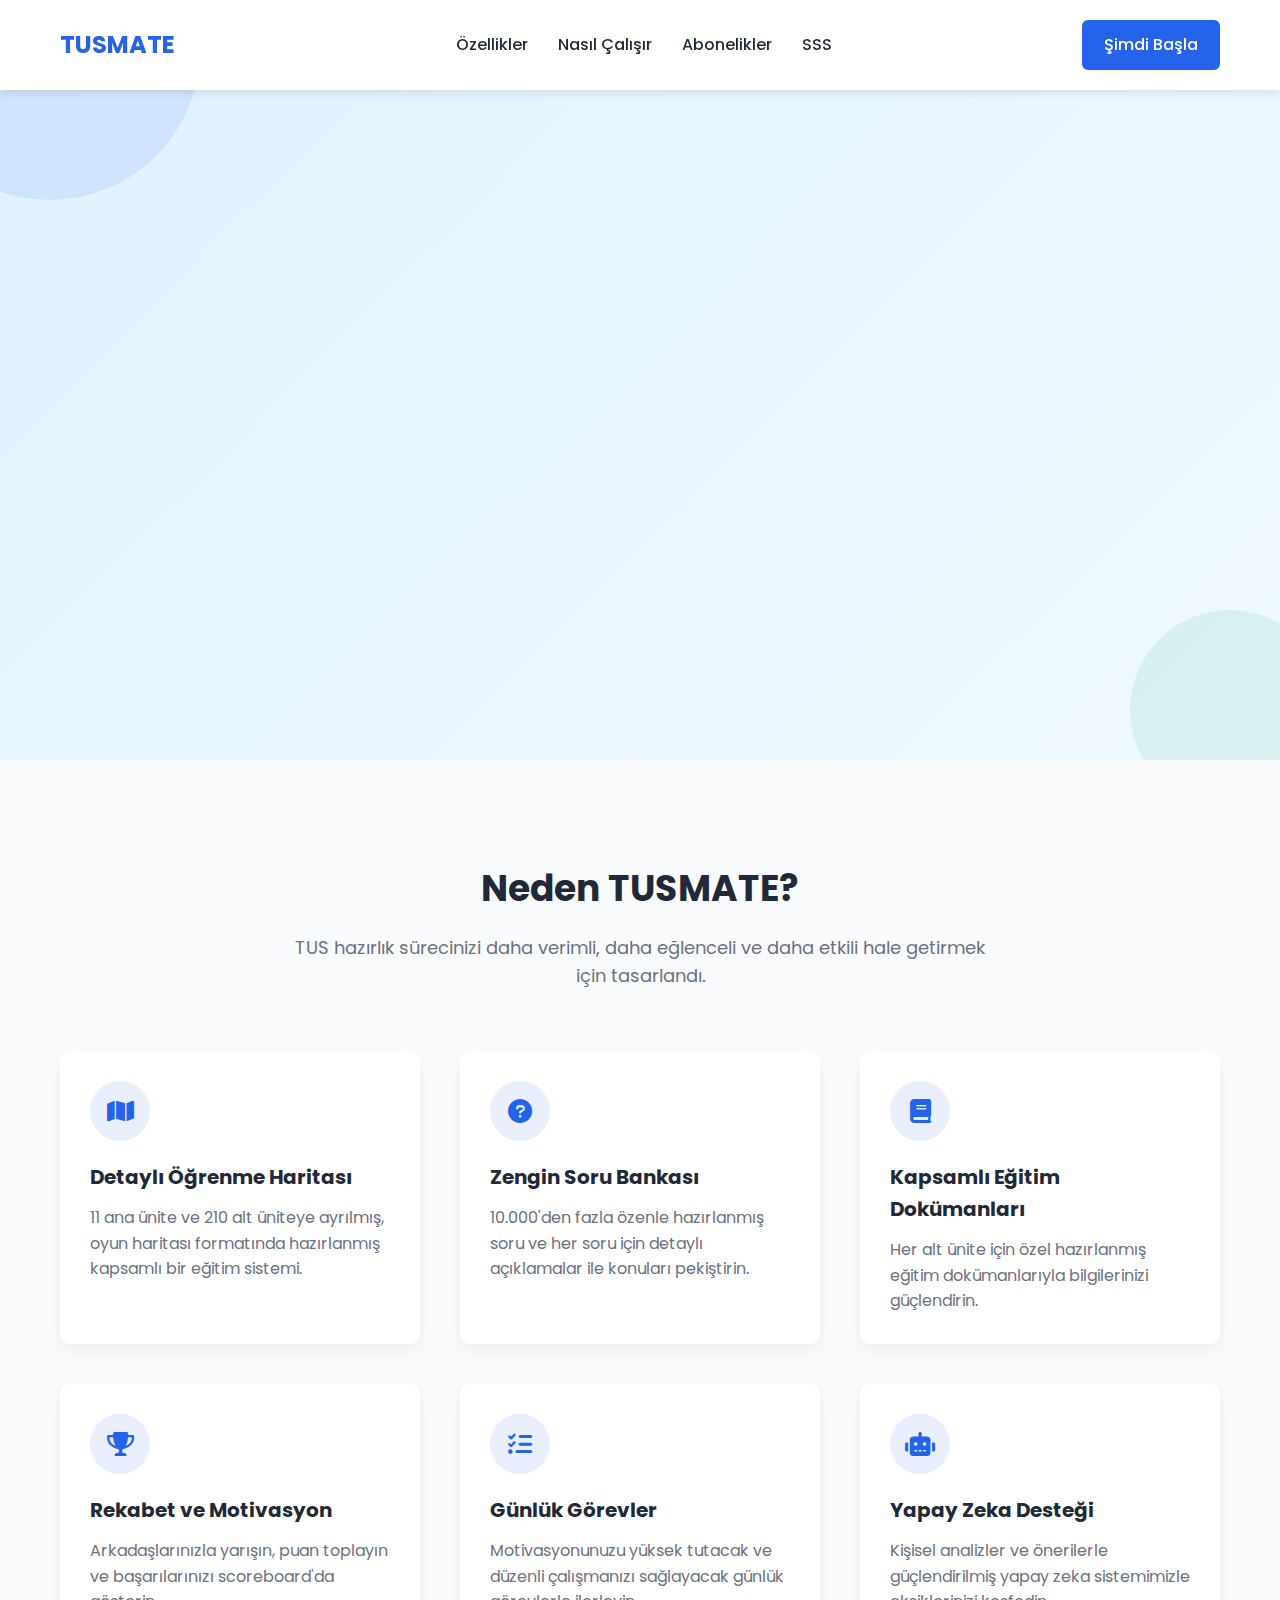
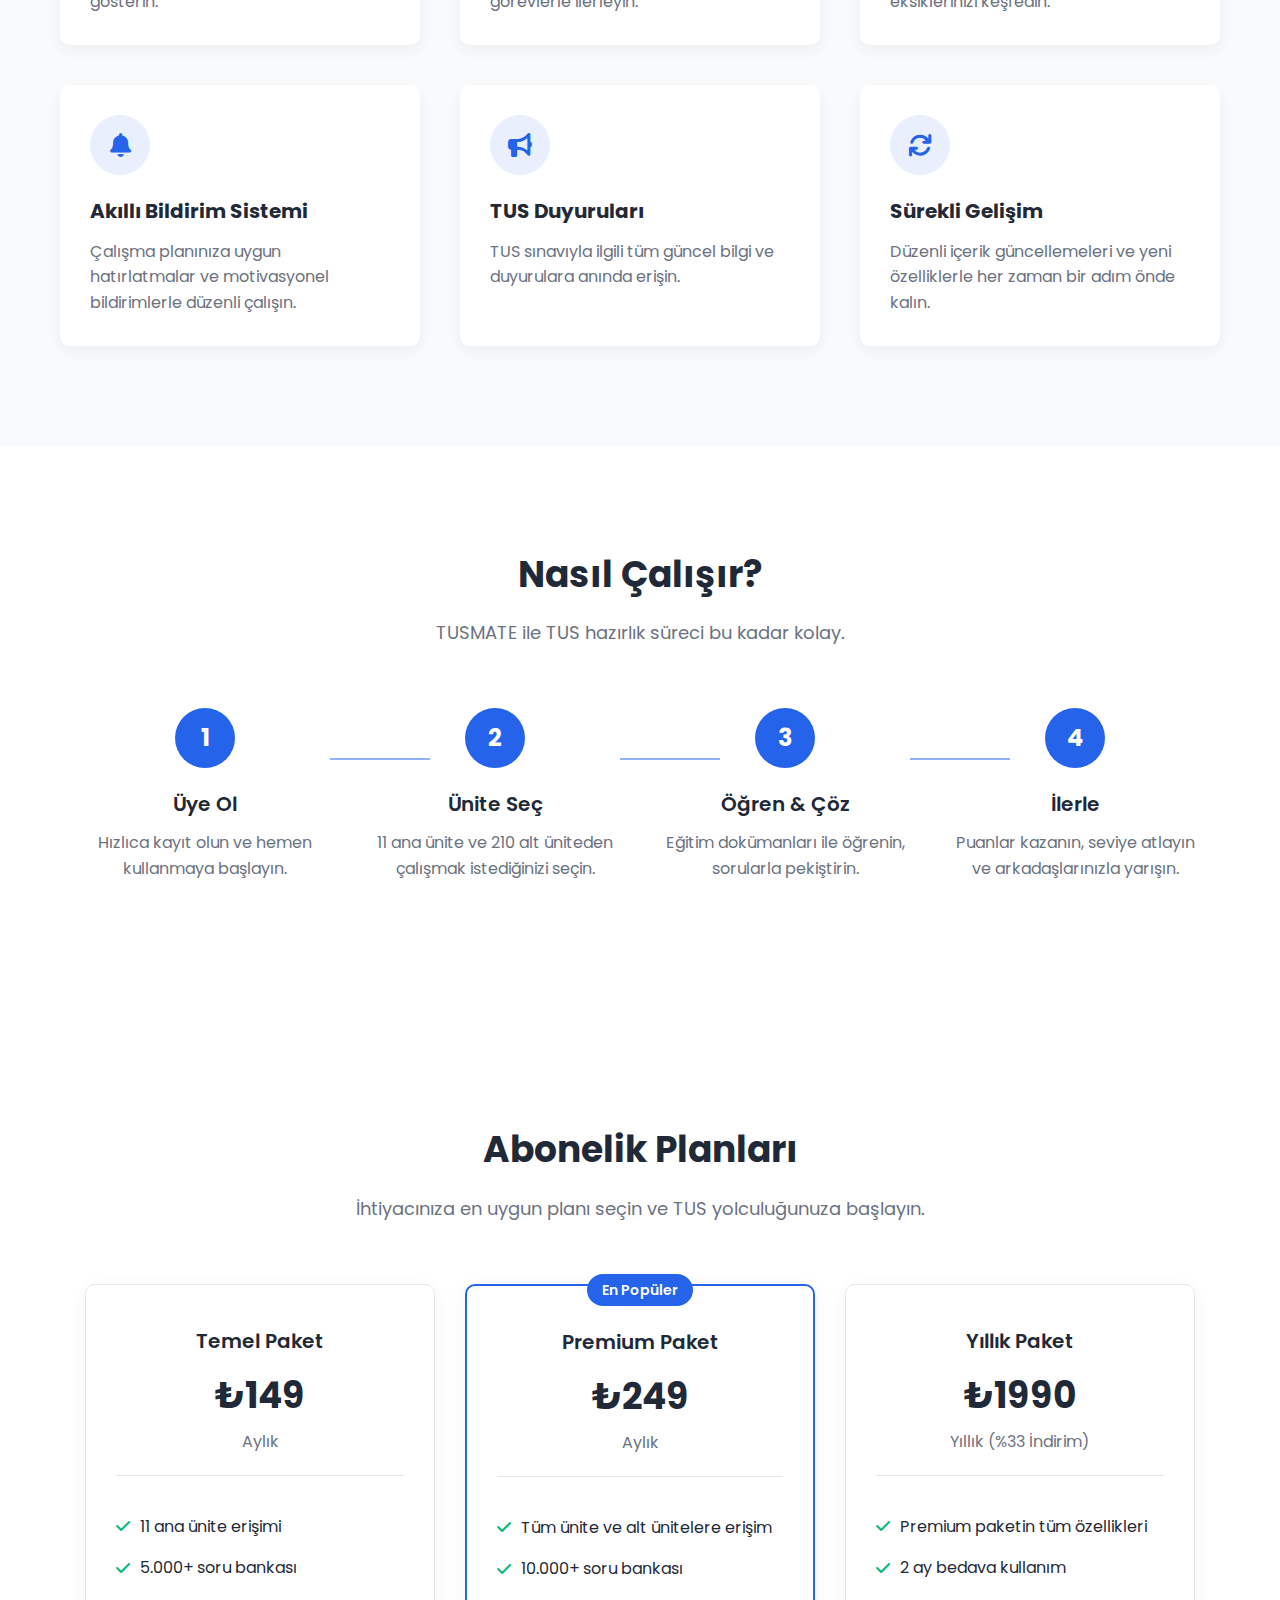
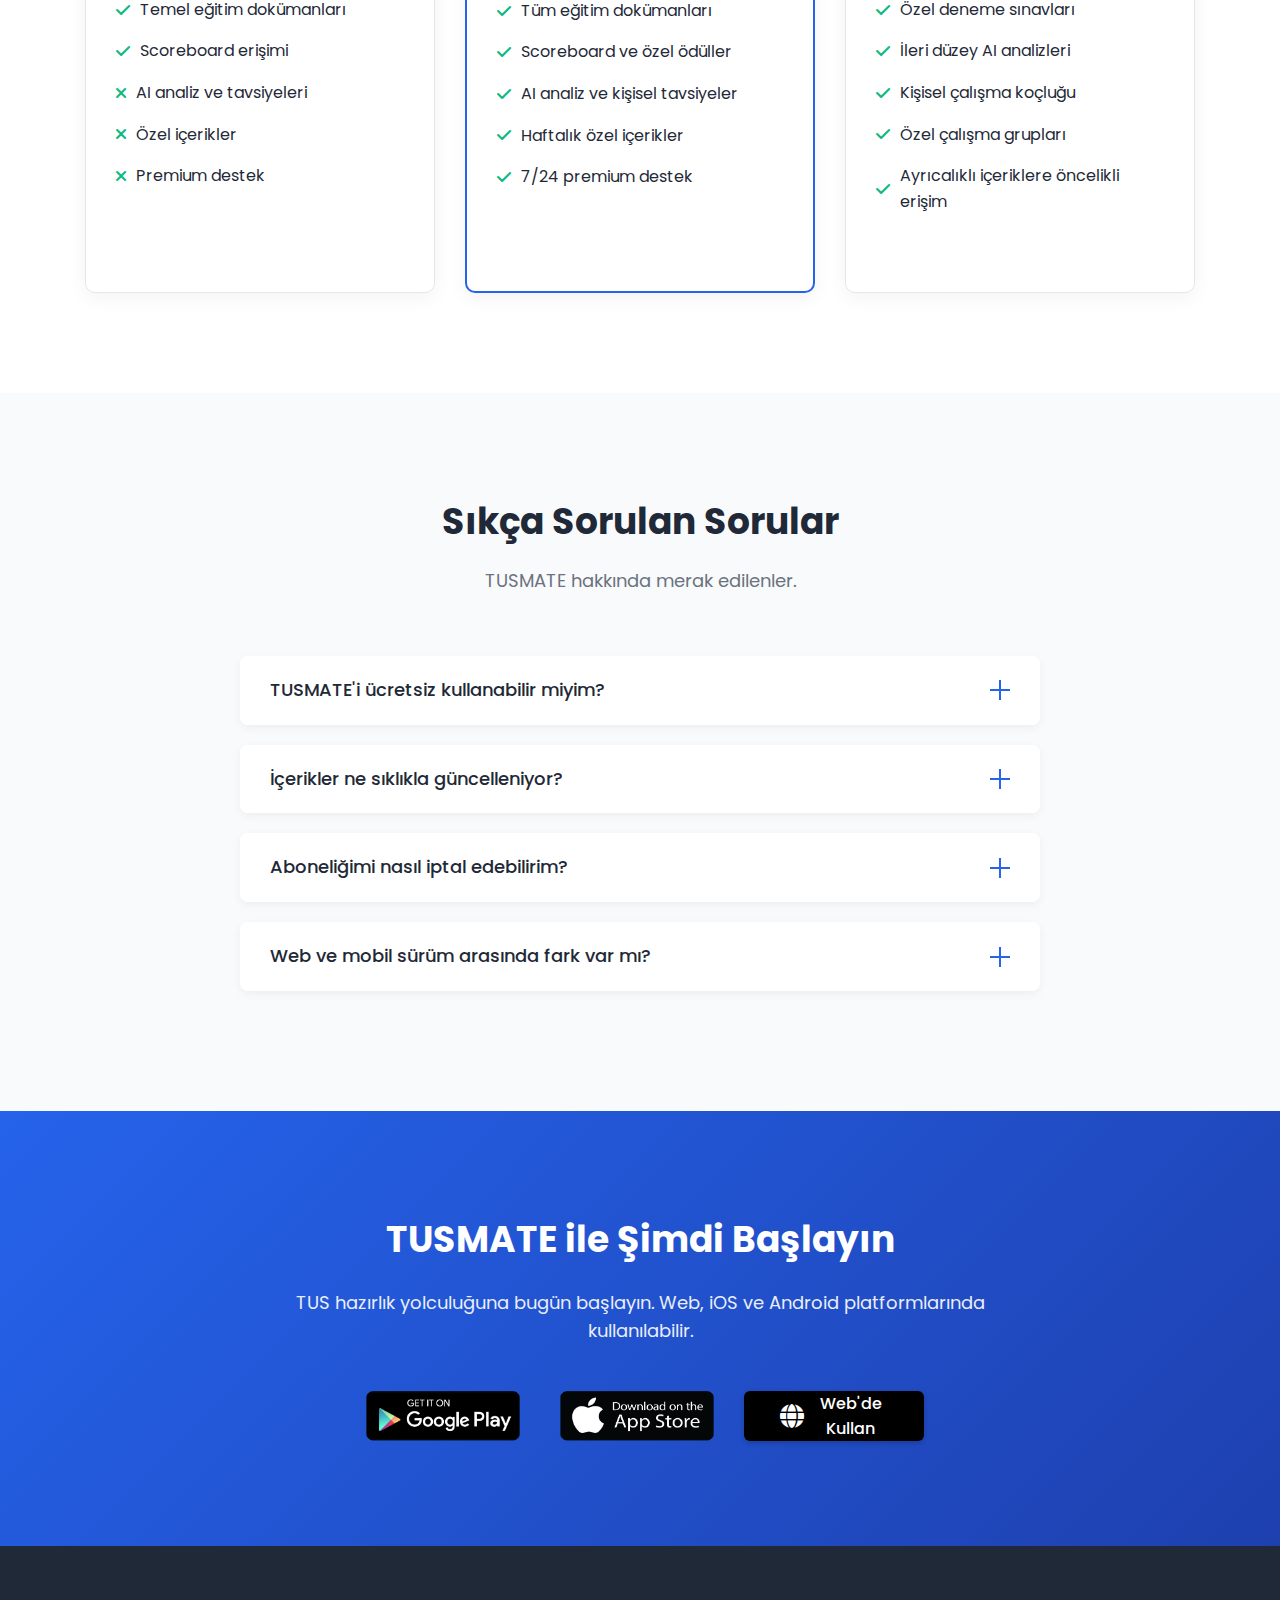
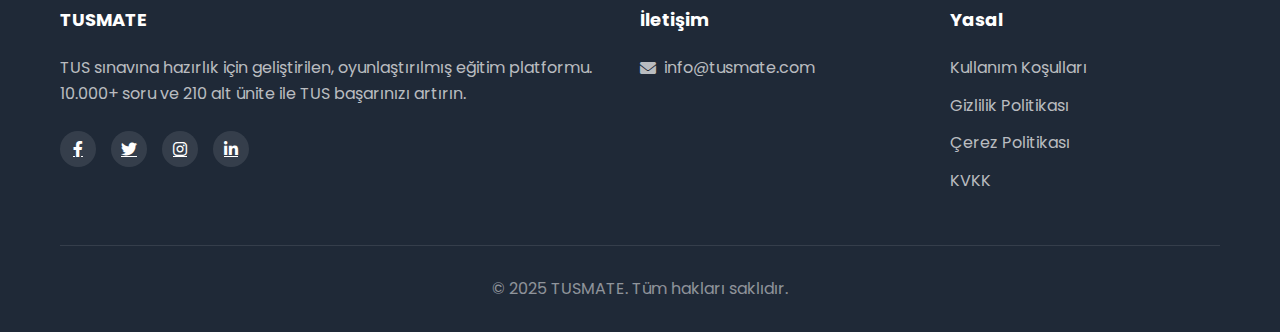
==== index.html @ 400c0d6f "initial commit" ====
<!DOCTYPE html>
<html lang="tr">
<head>
    <meta charset="UTF-8">
    <meta name="viewport" content="width=device-width, initial-scale=1.0">
    <title>TUSMATE - TUS Sınavına Hazırlık Platformu | Oyunlaştırılmış TUS Eğitimi</title>
    
    <!-- SEO Meta Tags -->
    <meta name="description" content="TUSMATE ile TUS hazırlığınızı oyunlaştırın. 10.000+ soru, 210 ünite, yapay zeka destekli analiz ve interaktif bir platform ile TUS başarısına ulaşın.">
    <meta name="keywords" content="TUS, TUS sınavı, tıpta uzmanlık sınavı, TUS hazırlık, TUS soru bankası, TUS eğitim, TUS app, tıp öğrencileri, tus çalışma, tıp eğitimi">
    <meta name="author" content="TUSMATE">
    <meta name="robots" content="index, follow">
    
    <!-- Open Graph / Facebook -->
    <meta property="og:type" content="website">
    <meta property="og:url" content="https://tusmate.com/">
    <meta property="og:title" content="TUSMATE - TUS Sınavına Hazırlık Platformu">
    <meta property="og:description" content="10.000+ soru ve oyunlaştırılmış eğitim sistemi ile TUS hazırlığınızı keyifli hale getirin.">
    <meta property="og:image" content="https://tusmate.com/images/og-image.jpg">
    
    <!-- Twitter -->
    <meta property="twitter:card" content="summary_large_image">
    <meta property="twitter:url" content="https://tusmate.com/">
    <meta property="twitter:title" content="TUSMATE - TUS Sınavına Hazırlık Platformu">
    <meta property="twitter:description" content="10.000+ soru ve oyunlaştırılmış eğitim sistemi ile TUS hazırlığınızı keyifli hale getirin.">
    <meta property="twitter:image" content="https://tusmate.com/images/twitter-image.jpg">
    
    <!-- Canonical URL -->
    <link rel="canonical" href="https://tusmate.com/">
    
    <!-- Favicon -->
    <link rel="icon" type="image/png" href="favicon.png">
    <link rel="icon" type="image/x-icon" href="favicon.ico">
    <link rel="apple-touch-icon" href="apple-touch-icon.png">
    
    <!-- Preconnect to external domains -->
    <link rel="preconnect" href="https://cdnjs.cloudflare.com">
    <link rel="preconnect" href="https://fonts.googleapis.com">
    <link rel="preconnect" href="https://fonts.gstatic.com" crossorigin>
    
    <link rel="stylesheet" href="https://cdnjs.cloudflare.com/ajax/libs/font-awesome/6.0.0-beta3/css/all.min.css">
    <link href="https://fonts.googleapis.com/css2?family=Poppins:wght@300;400;500;600;700&display=swap" rel="stylesheet">
    <style>
        :root {
            --primary: #2563eb;
            --primary-dark: #1e40af;
            --secondary: #10b981;
            --dark: #1f2937;
            --light: #f9fafb;
            --gray: #6b7280;
        }
        
        * {
            margin: 0;
            padding: 0;
            box-sizing: border-box;
        }
        
        body {
            font-family: 'Poppins', sans-serif;
            line-height: 1.6;
            color: var(--dark);
            overflow-x: hidden;
        }
        
        .container {
            max-width: 1200px;
            margin: 0 auto;
            padding: 0 20px;
        }
        
        /* Header */
        header {
            background-color: white;
            box-shadow: 0 2px 10px rgba(0, 0, 0, 0.1);
            position: fixed;
            width: 100%;
            top: 0;
            z-index: 1000;
            transition: all 0.3s ease;
        }
        
        header.sticky {
            padding: 5px 0;
            background-color: rgba(255, 255, 255, 0.95);
        }
        
        nav {
            display: flex;
            justify-content: space-between;
            align-items: center;
            padding: 20px 0;
        }
        
        .logo {
            font-size: 24px;
            font-weight: 700;
            color: var(--primary);
            text-decoration: none;
        }
        
        .nav-links {
            display: flex;
            list-style: none;
        }
        
        .nav-links li {
            margin-left: 30px;
        }
        
        .nav-links a {
            text-decoration: none;
            color: var(--dark);
            font-weight: 500;
            transition: color 0.3s;
            position: relative;
        }
        
        .nav-links a:hover {
            color: var(--primary);
        }
        
        .nav-links a::after {
            content: '';
            position: absolute;
            width: 0;
            height: 2px;
            bottom: -5px;
            left: 0;
            background-color: var(--primary);
            transition: width 0.3s;
        }
        
        .nav-links a:hover::after {
            width: 100%;
        }
        
        .hamburger {
            display: none;
            cursor: pointer;
        }
        
        .hamburger div {
            width: 25px;
            height: 3px;
            background-color: var(--dark);
            margin: 5px;
            transition: all 0.3s ease;
        }
        
        .btn {
            display: inline-block;
            background-color: var(--primary);
            color: white;
            padding: 10px 20px;
            border-radius: 6px;
            text-decoration: none;
            font-weight: 500;
            transition: all 0.3s;
            border: 2px solid var(--primary);
        }
        
        .btn:hover {
            background-color: var(--primary-dark);
            border-color: var(--primary-dark);
        }
        
        .btn-secondary {
            background-color: transparent;
            color: var(--primary);
            border: 2px solid var(--primary);
        }
        
        .btn-secondary:hover {
            background-color: rgba(37, 99, 235, 0.1);
            color: var(--primary-dark);
            border-color: var(--primary-dark);
        }
        
        /* Hero Section - Updated for two-column layout */
        .hero {
            padding: 160px 0 100px;
            background: linear-gradient(135deg, #e0f2fe, #f0f9ff);
            position: relative;
            overflow: hidden;
        }
        
        .hero::before {
            content: '';
            position: absolute;
            width: 300px;
            height: 300px;
            border-radius: 50%;
            background: rgba(37, 99, 235, 0.1);
            top: -100px;
            left: -100px;
            z-index: 0;
        }
        
        .hero::after {
            content: '';
            position: absolute;
            width: 200px;
            height: 200px;
            border-radius: 50%;
            background: rgba(16, 185, 129, 0.1);
            bottom: -50px;
            right: -50px;
            z-index: 0;
        }
        
        .hero-grid {
            display: grid;
            grid-template-columns: 1fr 1fr;
            align-items: center;
            gap: 40px;
        }
        
        .hero-mascot {
            position: relative;
            z-index: 1;
            display: flex;
            justify-content: center;
            align-items: center;
        }
        
        .mascot-image {
            max-width: 100%;
            height: auto;
            max-height: 500px;
            object-fit: contain;
        }
        
        .hero-content {
            text-align: left;
            position: relative;
            z-index: 1;
        }
        
        .hero h1 {
            font-size: 48px;
            margin-bottom: 16px;
            color: var(--dark);
        }
        
        .hero p {
            font-size: 20px;
            margin-bottom: 40px;
            color: var(--gray);
        }
        
        .hero-buttons {
            margin-bottom: 0;
        }
        
        .hero-buttons .btn {
            margin: 0;
            margin-right: 10px;
        }
        
        /* Responsive adjustments for the hero section */
        @media (max-width: 768px) {
            .hero-grid {
                grid-template-columns: 1fr;
            }
            
            .hero-mascot {
                order: 1;
                margin-bottom: 30px;
            }
            
            .hero-content {
                order: 2;
                text-align: center;
            }
            
            .mascot-image {
                max-height: 300px;
            }
            
            .hero h1 {
                font-size: 36px;
            }
            
            .hero p {
                font-size: 18px;
            }
            
            .hero-buttons .btn {
                margin: 0 5px;
            }
        }
        
        /* Features Section */
        .features {
            padding: 100px 0;
            background-color: var(--light);
        }
        
        .section-title {
            text-align: center;
            margin-bottom: 60px;
        }
        
        .section-title h2 {
            font-size: 36px;
            margin-bottom: 16px;
            color: var(--dark);
        }
        
        .section-title p {
            font-size: 18px;
            color: var(--gray);
            max-width: 700px;
            margin: 0 auto;
        }
        
        .features-grid {
            display: grid;
            grid-template-columns: repeat(auto-fit, minmax(300px, 1fr));
            gap: 40px;
        }
        
        .feature-card {
            background-color: white;
            border-radius: 10px;
            padding: 30px;
            box-shadow: 0 5px 15px rgba(0, 0, 0, 0.05);
            transition: transform 0.3s, box-shadow 0.3s;
        }
        
        .feature-card:hover {
            transform: translateY(-5px);
            box-shadow: 0 10px 25px rgba(0, 0, 0, 0.1);
        }
        
        .feature-icon {
            width: 60px;
            height: 60px;
            background-color: rgba(37, 99, 235, 0.1);
            border-radius: 50%;
            display: flex;
            align-items: center;
            justify-content: center;
            margin-bottom: 20px;
        }
        
        .feature-icon i {
            font-size: 24px;
            color: var(--primary);
        }
        
        .feature-card h3 {
            font-size: 20px;
            margin-bottom: 12px;
            color: var(--dark);
        }
        
        .feature-card p {
            color: var(--gray);
        }
        
        /* How It Works Section */
        .how-it-works {
            padding: 100px 0;
            background-color: white;
        }
        
        .steps {
            display: flex;
            justify-content: center;
            flex-wrap: wrap;
            margin-top: 60px;
        }
        
        .step {
            display: flex;
            flex-direction: column;
            align-items: center;
            width: 250px;
            margin: 0 20px 40px;
            position: relative;
        }
        
        .step:not(:last-child)::after {
            content: '';
            position: absolute;
            height: 2px;
            width: 100px;
            background: var(--primary);
            top: 50px;
            left: 100%;
            opacity: 0.5;
        }
        
        .step-number {
            width: 60px;
            height: 60px;
            border-radius: 50%;
            background-color: var(--primary);
            color: white;
            display: flex;
            align-items: center;
            justify-content: center;
            font-size: 24px;
            font-weight: bold;
            margin-bottom: 20px;
        }
        
        .step-title {
            font-size: 20px;
            font-weight: 600;
            margin-bottom: 10px;
            color: var(--dark);
        }
        
        .step-description {
            text-align: center;
            color: var(--gray);
        }
        
        /* Pricing */
        .pricing {
            padding: 100px 0;
            background-color: white;
        }
        
        .pricing-plans {
            display: flex;
            justify-content: center;
            gap: 30px;
            margin-top: 60px;
            flex-wrap: wrap;
        }
        
        .pricing-card {
            background-color: white;
            border-radius: 10px;
            padding: 40px 30px;
            box-shadow: 0 5px 20px rgba(0, 0, 0, 0.05);
            flex: 1;
            min-width: 300px;
            max-width: 350px;
            border: 1px solid #e5e7eb;
            transition: transform 0.3s;
        }
        
        .pricing-card:hover {
            transform: translateY(-10px);
        }
        
        .pricing-card.highlighted {
            border: 2px solid var(--primary);
            position: relative;
        }
        
        .pricing-card.highlighted::before {
            content: "En Popüler";
            position: absolute;
            top: -12px;
            left: 50%;
            transform: translateX(-50%);
            background-color: var(--primary);
            color: white;
            padding: 5px 15px;
            border-radius: 20px;
            font-size: 14px;
            font-weight: 600;
        }
        
        .pricing-header {
            text-align: center;
            margin-bottom: 30px;
            padding-bottom: 20px;
            border-bottom: 1px solid #e5e7eb;
        }
        
        .pricing-name {
            font-size: 20px;
            font-weight: 600;
            margin-bottom: 10px;
        }
        
        .pricing-price {
            font-size: 36px;
            font-weight: 700;
            color: var (--primary);
            margin-bottom: 5px;
        }
        
        .pricing-duration {
            color: var(--gray);
            font-size: 16px;
        }
        
        .pricing-features {
            margin-bottom: 30px;
        }
        
        .pricing-features ul {
            list-style: none;
        }
        
        .pricing-features li {
            padding: 8px 0;
            display: flex;
            align-items: center;
        }
        
        .pricing-features li i {
            color: var(--secondary);
            margin-right: 10px;
        }
        
        .pricing-cta {
            text-align: center;
        }
        
        /* FAQ Section */
        .faq {
            padding: 100px 0;
            background-color: var(--light);
        }
        
        .accordions {
            max-width: 800px;
            margin: 60px auto 0;
        }
        
        .accordion {
            margin-bottom: 20px;
            border-radius: 8px;
            overflow: hidden;
            box-shadow: 0 3px 10px rgba(0, 0, 0, 0.05);
        }
        
        .accordion-header {
            background-color: white;
            padding: 20px 30px;
            cursor: pointer;
            display: flex;
            justify-content: space-between;
            align-items: center;
            transition: all 0.3s ease;
        }
        
        .accordion-header:hover {
            background-color: #f8fafc;
        }
        
        .accordion-header h3 {
            font-size: 18px;
            font-weight: 500;
        }
        
        .accordion-icon {
            width: 20px;
            height: 20px;
            position: relative;
            transition: all 0.3s ease;
        }
        
        .accordion-icon::before, .accordion-icon::after {
            content: '';
            position: absolute;
            background-color: var(--primary);
            transition: all 0.3s ease;
        }
        
        .accordion-icon::before {
            width: 2px;
            height: 100%;
            top: 0;
            left: 50%;
            transform: translateX(-50%);
        }
        
        .accordion-icon::after {
            width: 100%;
            height: 2px;
            top: 50%;
            left: 0;
            transform: translateY(-50%);
        }
        
        .accordion.active .accordion-icon::before {
            transform: translateX(-50%) rotate(90deg);
            opacity: 0;
        }
        
        .accordion-content {
            background-color: white;
            padding: 0 30px;
            max-height: 0;
            overflow: hidden;
            transition: max-height 0.3s ease, padding 0.3s ease;
        }
        
        .accordion.active .accordion-content {
            max-height: 300px;
            padding: 0 30px 20px;
        }
        
        /* Download */
        .download {
            padding: 100px 0;
            background: linear-gradient(135deg, #2563eb, #1e40af);
            color: white;
            text-align: center;
        }
        
        .download h2 {
            font-size: 36px;
            margin-bottom: 20px;
        }
        
        .download p {
            max-width: 700px;
            margin: 0 auto 40px;
            font-size: 18px;
            opacity: 0.9;
        }
        
        .store-buttons {
            display: flex;
            justify-content: center;
            align-items: center;
            gap: 20px;
            flex-wrap: wrap;
            margin-top: 30px;
        }
        
        .store-badge {
            transition: transform 0.3s;
            display: block;
        }
        
        .store-badge:hover {
            transform: translateY(-3px);
        }
        
        .web-button {
            background-color: white;
            color: var(--primary-dark);
            height: 40px;
            display: inline-flex;
            align-items: center;
            padding: 0 16px;
            border-radius: 6px;
            text-decoration: none;
            font-weight: 500;
            transition: transform 0.3s;
            box-shadow: 0 2px 5px rgba(0,0,0,0.2);
        }
        
        .web-button:hover {
            transform: translateY(-3px);
        }
        
        .web-button i {
            margin-right: 8px;
            font-size: 18px;
        }
        
        /* Footer - Updated Styles */
        footer {
            background-color: var(--dark);
            color: white;
            padding: 60px 0 30px;
        }
        
        .footer-content {
            display: grid;
            grid-template-columns: 2fr 1fr 1fr;
            gap: 40px;
            margin-bottom: 40px;
        }
        
        .footer-column h3 {
            font-size: 18px;
            margin-bottom: 20px;
            color: white;
        }
        
        .footer-description {
            color: rgba(255, 255, 255, 0.7);
            margin-bottom: 25px;
            line-height: 1.6;
        }
        
        .footer-social {
            display: flex;
            gap: 15px;
        }
        
        .footer-social a {
            display: inline-flex;
            align-items: center;
            justify-content: center;
            width: 36px;
            height: 36px;
            border-radius: 50%;
            background-color: rgba(255, 255, 255, 0.1);
            color: white;
            transition: all 0.3s ease;
        }
        
        .footer-social a:hover {
            background-color: var(--primary);
            transform: translateY(-3px);
        }
        
        .footer-column ul {
            list-style: none;
        }
        
        .footer-column ul li {
            margin-bottom: 12px;
        }
        
        .footer-column ul li a {
            color: rgba(255, 255, 255, 0.7);
            text-decoration: none;
            transition: color 0.3s;
            display: flex;
            align-items: center;
        }
        
        .footer-column ul li a i {
            margin-right: 8px;
        }
        
        .footer-column ul li a:hover {
            color: white;
        }
        
        .footer-bottom {
            text-align: center;
            padding-top: 30px;
            border-top: 1px solid rgba(255, 255, 255, 0.1);
            color: rgba(255, 255, 255, 0.5);
        }
        
        @media (max-width: 768px) {
            .footer-content {
                grid-template-columns: 1fr;
                text-align: center;
            }
            
            .footer-social {
                justify-content: center;
            }
            
            .footer-column ul li a {
                justify-content: center;
            }
        }
        
        /* Animations */
        @keyframes fadeIn {
            from { opacity: 0; transform: translateY(30px); }
            to { opacity: 1; transform: translateY(0); }
        }
        
        @keyframes slideInLeft {
            from { opacity: 0; transform: translateX(-50px); }
            to { opacity: 1; transform: translateX(0); }
        }
        
        @keyframes slideInRight {
            from { opacity: 0; transform: translateX(50px); }
            to { opacity: 1; transform: translateX(0); }
        }
        
        @keyframes pulse {
            0% { transform: scale(1); }
            50% { transform: scale(1.05); }
            100% { transform: scale(1); }
        }
        
        .fade-in {
            opacity: 0;
        }
        
        .slide-left {
            opacity: 0;
        }
        
        .slide-right {
            opacity: 0;
        }
        
        .fade-in-active {
            animation: fadeIn 0.8s ease-out forwards;
        }
        
        .slide-left-active {
            animation: slideInLeft 0.8s ease-out forwards;
        }
        
        .slide-right-active {
            animation: slideInRight 0.8s ease-out forwards;
        }
        
        .pulse {
            animation: pulse 2s infinite;
        }
        
        /* Responsive */
        @media (max-width: 768px) {
            .hero h1 {
                font-size: 36px;
            }
            
            .hero p {
                font-size: 18px;
            }
            
            .nav-links {
                position: absolute;
                right: 0;
                top: 80px;
                background-color: white;
                width: 100%;
                flex-direction: column;
                align-items: center;
                padding: 20px 0;
                box-shadow: 0 5px 10px rgba(0, 0, 0, 0.1);
                clip-path: circle(0px at 90% -10%);
                -webkit-clip-path: circle(0px at 90% -10%);
                transition: all 0.5s ease-out;
                pointer-events: none;
                opacity: 0;
            }
            
            .nav-links.active {
                clip-path: circle(1500px at 90% -10%);
                -webkit-clip-path: circle(1500px at 90% -10%);
                pointer-events: all;
                opacity: 1;
            }
            
            .nav-links li {
                margin: 15px 0;
            }
            
            .hamburger {
                display: block;
            }
            
            .hamburger.active div:nth-child(1) {
                transform: rotate(-45deg) translate(-5px, 6px);
            }
            
            .hamburger.active div:nth-child(2) {
                opacity: 0;
            }
            
            .hamburger.active div:nth-child(3) {
                transform: rotate(45deg) translate(-5px, -6px);
            }
            
            .pricing-plans {
                flex-direction: column;
                align-items: center;
            }
            
            .pricing-card {
                margin-bottom: 30px;
            }
            
            .step:not(:last-child)::after {
                display: none;
            }
            
            .step {
                margin-bottom: 40px;
            }
        }
    </style>
</head>
<body>
    <!-- Header -->
    <header>
        <div class="container">
            <nav>
                <a href="#" class="logo" aria-label="TUSMATE Ana Sayfa">TUSMATE</a>
                <ul class="nav-links">
                    <li><a href="#features">Özellikler</a></li>
                    <li><a href="#how-it-works">Nasıl Çalışır</a></li>
                    <li><a href="#pricing">Abonelikler</a></li>
                    <li><a href="#faq">SSS</a></li>
                </ul>
                <a href="#download" class="btn">Şimdi Başla</a>
                <div class="hamburger" aria-label="Menü">
                    <div></div>
                    <div></div>
                    <div></div>
                </div>
            </nav>
        </div>
    </header>

    <!-- Hero Section -->
    <section class="hero">
        <div class="container">
            <div class="hero-grid">
                <div class="hero-mascot fade-in">
                    <img src="logo.png" alt="TUSMATE Maskot" class="mascot-image">
                </div>
                <div class="hero-content">
                    <h1 class="slide-left">TUS Başarısı İçin<br><span style="color:var(--primary); font-size: 1.1em;">Akıllı Çözüm</span></h1>
                    <p class="slide-right">TUSMATE ile TUS hazırlık sürecinizi oyunlaştırın, 10.000+ soru ve detaylı anlatımlarla öğrenmeyi keyifli hale getirin.</p>
                    <div class="hero-buttons fade-in">
                        <a href="#download" class="btn pulse">Şimdi Başla</a>
                        <a href="#features" class="btn btn-secondary">Daha Fazla Bilgi</a>
                    </div>
                </div>
            </div>
        </div>
    </section>

    <!-- Features Section -->
    <section class="features" id="features" aria-labelledby="features-heading">
        <div class="container">
            <div class="section-title">
                <h2 id="features-heading">Neden TUSMATE?</h2>
                <p>TUS hazırlık sürecinizi daha verimli, daha eğlenceli ve daha etkili hale getirmek için tasarlandı.</p>
            </div>
            <div class="features-grid">
                <div class="feature-card">
                    <div class="feature-icon">
                        <i class="fas fa-map" aria-hidden="true"></i>
                    </div>
                    <h3>Detaylı Öğrenme Haritası</h3>
                    <p>11 ana ünite ve 210 alt üniteye ayrılmış, oyun haritası formatında hazırlanmış kapsamlı bir eğitim sistemi.</p>
                </div>
                <div class="feature-card">
                    <div class="feature-icon">
                        <i class="fas fa-question-circle" aria-hidden="true"></i>
                    </div>
                    <h3>Zengin Soru Bankası</h3>
                    <p>10.000'den fazla özenle hazırlanmış soru ve her soru için detaylı açıklamalar ile konuları pekiştirin.</p>
                </div>
                <div class="feature-card">
                    <div class="feature-icon">
                        <i class="fas fa-book" aria-hidden="true"></i>
                    </div>
                    <h3>Kapsamlı Eğitim Dokümanları</h3>
                    <p>Her alt ünite için özel hazırlanmış eğitim dokümanlarıyla bilgilerinizi güçlendirin.</p>
                </div>
                <div class="feature-card">
                    <div class="feature-icon">
                        <i class="fas fa-trophy" aria-hidden="true"></i>
                    </div>
                    <h3>Rekabet ve Motivasyon</h3>
                    <p>Arkadaşlarınızla yarışın, puan toplayın ve başarılarınızı scoreboard'da gösterin.</p>
                </div>
                <div class="feature-card">
                    <div class="feature-icon">
                        <i class="fas fa-tasks" aria-hidden="true"></i>
                    </div>
                    <h3>Günlük Görevler</h3>
                    <p>Motivasyonunuzu yüksek tutacak ve düzenli çalışmanızı sağlayacak günlük görevlerle ilerleyin.</p>
                </div>
                <div class="feature-card">
                    <div class="feature-icon">
                        <i class="fas fa-robot" aria-hidden="true"></i>
                    </div>
                    <h3>Yapay Zeka Desteği</h3>
                    <p>Kişisel analizler ve önerilerle güçlendirilmiş yapay zeka sistemimizle eksiklerinizi keşfedin.</p>
                </div>
                <div class="feature-card">
                    <div class="feature-icon">
                        <i class="fas fa-bell" aria-hidden="true"></i>
                    </div>
                    <h3>Akıllı Bildirim Sistemi</h3>
                    <p>Çalışma planınıza uygun hatırlatmalar ve motivasyonel bildirimlerle düzenli çalışın.</p>
                </div>
                <div class="feature-card">
                    <div class="feature-icon">
                        <i class="fas fa-bullhorn" aria-hidden="true"></i>
                    </div>
                    <h3>TUS Duyuruları</h3>
                    <p>TUS sınavıyla ilgili tüm güncel bilgi ve duyurulara anında erişin.</p>
                </div>
                <div class="feature-card">
                    <div class="feature-icon">
                        <i class="fas fa-sync" aria-hidden="true"></i>
                    </div>
                    <h3>Sürekli Gelişim</h3>
                    <p>Düzenli içerik güncellemeleri ve yeni özelliklerle her zaman bir adım önde kalın.</p>
                </div>
            </div>
        </div>
    </section>

    <!-- How It Works Section -->
    <section class="how-it-works" id="how-it-works" aria-labelledby="how-works-heading">
        <div class="container">
            <div class="section-title">
                <h2 id="how-works-heading">Nasıl Çalışır?</h2>
                <p>TUSMATE ile TUS hazırlık süreci bu kadar kolay.</p>
            </div>
            <div class="steps">
                <div class="step">
                    <div class="step-number">1</div>
                    <div class="step-title">Üye Ol</div>
                    <p class="step-description">Hızlıca kayıt olun ve hemen kullanmaya başlayın.</p>
                </div>
                <div class="step">
                    <div class="step-number">2</div>
                    <div class="step-title">Ünite Seç</div>
                    <p class="step-description">11 ana ünite ve 210 alt üniteden çalışmak istediğinizi seçin.</p>
                </div>
                <div class="step">
                    <div class="step-number">3</div>
                    <div class="step-title">Öğren & Çöz</div>
                    <p class="step-description">Eğitim dokümanları ile öğrenin, sorularla pekiştirin.</p>
                </div>
                <div class="step">
                    <div class="step-number">4</div>
                    <div class="step-title">İlerle</div>
                    <p class="step-description">Puanlar kazanın, seviye atlayın ve arkadaşlarınızla yarışın.</p>
                </div>
            </div>
        </div>
    </section>

    <!-- Pricing Section -->
    <section class="pricing" id="pricing" aria-labelledby="pricing-heading">
        <div class="container">
            <div class="section-title">
                <h2 id="pricing-heading">Abonelik Planları</h2>
                <p>İhtiyacınıza en uygun planı seçin ve TUS yolculuğunuza başlayın.</p>
            </div>
            <div class="pricing-plans">
                <div class="pricing-card">
                    <div class="pricing-header">
                        <div class="pricing-name">Temel Paket</div>
                        <div class="pricing-price">₺149</div>
                        <div class="pricing-duration">Aylık</div>
                    </div>
                    <div class="pricing-features">
                        <ul>
                            <li><i class="fas fa-check"></i> 11 ana ünite erişimi</li>
                            <li><i class="fas fa-check"></i> 5.000+ soru bankası</li>
                            <li><i class="fas fa-check"></i> Temel eğitim dokümanları</li>
                            <li><i class="fas fa-check"></i> Scoreboard erişimi</li>
                            <li><i class="fas fa-times"></i> AI analiz ve tavsiyeleri</li>
                            <li><i class="fas fa-times"></i> Özel içerikler</li>
                            <li><i class="fas fa-times"></i> Premium destek</li>
                        </ul>
                    </div>
                </div>
                <div class="pricing-card highlighted">
                    <div class="pricing-header">
                        <div class="pricing-name">Premium Paket</div>
                        <div class="pricing-price">₺249</div>
                        <div class="pricing-duration">Aylık</div>
                    </div>
                    <div class="pricing-features">
                        <ul>
                            <li><i class="fas fa-check"></i> Tüm ünite ve alt ünitelere erişim</li>
                            <li><i class="fas fa-check"></i> 10.000+ soru bankası</li>
                            <li><i class="fas fa-check"></i> Tüm eğitim dokümanları</li>
                            <li><i class="fas fa-check"></i> Scoreboard ve özel ödüller</li>
                            <li><i class="fas fa-check"></i> AI analiz ve kişisel tavsiyeler</li>
                            <li><i class="fas fa-check"></i> Haftalık özel içerikler</li>
                            <li><i class="fas fa-check"></i> 7/24 premium destek</li>
                        </ul>
                    </div>
                </div>
                <div class="pricing-card">
                    <div class="pricing-header">
                        <div class="pricing-name">Yıllık Paket</div>
                        <div class="pricing-price">₺1990</div>
                        <div class="pricing-duration">Yıllık (%33 İndirim)</div>
                    </div>
                    <div class="pricing-features">
                        <ul>
                            <li><i class="fas fa-check"></i> Premium paketin tüm özellikleri</li>
                            <li><i class="fas fa-check"></i> 2 ay bedava kullanım</li>
                            <li><i class="fas fa-check"></i> Özel deneme sınavları</li>
                            <li><i class="fas fa-check"></i> İleri düzey AI analizleri</li>
                            <li><i class="fas fa-check"></i> Kişisel çalışma koçluğu</li>
                            <li><i class="fas fa-check"></i> Özel çalışma grupları</li>
                            <li><i class="fas fa-check"></i> Ayrıcalıklı içeriklere öncelikli erişim</li>
                        </ul>
                    </div>
                </div>
            </div>
        </div>
    </section>

    <!-- FAQ Section -->
    <section class="faq" id="faq" aria-labelledby="faq-heading">
        <div class="container">
            <div class="section-title">
                <h2 id="faq-heading">Sıkça Sorulan Sorular</h2>
                <p>TUSMATE hakkında merak edilenler.</p>
            </div>
            <div class="accordions">
                <div class="accordion">
                    <div class="accordion-header">
                        <h3>TUSMATE'i ücretsiz kullanabilir miyim?</h3>
                        <div class="accordion-icon"></div>
                    </div>
                    <div class="accordion-content">
                        <p>Evet, TUSMATE'in temel özellikleri ücretsiz olarak kullanılabilir. Ancak, daha kapsamlı içerik ve gelişmiş özelliklere erişmek için premium aboneliklerimiz mevcuttur.</p>
                    </div>
                </div>
                <div class="accordion">
                    <div class="accordion-header">
                        <h3>İçerikler ne sıklıkla güncelleniyor?</h3>
                        <div class="accordion-icon"></div>
                    </div>
                    <div class="accordion-content">
                        <p>TUSMATE içerikleri düzenli olarak güncellenmektedir. Yeni sorular, eğitim dokümanları ve özellikler her ay eklenmektedir. TUS müfredatındaki değişikliklere göre içeriğimiz sürekli yenilenmektedir.</p>
                    </div>
                </div>
                <div class="accordion">
                    <div class="accordion-header">
                        <h3>Aboneliğimi nasıl iptal edebilirim?</h3>
                        <div class="accordion-icon"></div>
                    </div>
                    <div class="accordion-content">
                        <p>Aboneliğinizi istediğiniz zaman hesap ayarlarınızdan veya mobil uygulama mağazanız üzerinden kolayca iptal edebilirsiniz. İptal işlemi anında gerçekleşir ve mevcut abonelik süreniz sonuna kadar premium özelliklere erişiminiz devam eder.</p>
                    </div>
                </div>
                <div class="accordion">
                    <div class="accordion-header">
                        <h3>Web ve mobil sürüm arasında fark var mı?</h3>
                        <div class="accordion-icon"></div>
                    </div>
                    <div class="accordion-content">
                        <p>Hayır, TUSMATE'in web ve mobil sürümleri aynı özelliklere sahiptir. Hesabınızla dilediğiniz platformdan giriş yapabilir ve kaldığınız yerden devam edebilirsiniz.</p>
                    </div>
                </div>
            </div>
        </div>
    </section>

    <!-- Download Section -->
    <section class="download" id="download" aria-labelledby="download-heading">
        <div class="container">
            <h2 id="download-heading">TUSMATE ile Şimdi Başlayın</h2>
            <p>TUS hazırlık yolculuğuna bugün başlayın. Web, iOS ve Android platformlarında kullanılabilir.</p>
            <div class="store-buttons">
                <a href="#" aria-label="Google Play'den İndir" class="store-badge">
                    <img src="google_button.png" alt="Google Play'den alın" height="60">
                </a>
                <a href="#" aria-label="App Store'dan İndir" class="store-badge">
                    <img src="ios_button.png" alt="App Store'dan İndirin" height="60">
                </a>
                <a href="#" class="store-badge web-button" aria-label="Web Sürümünü Aç">
                    <div class="web-button-content">
                        <i class="fas fa-globe" aria-hidden="true"></i>
                        <span>Web'de Kullan</span>
                    </div>
                </a>
            </div>
        </div>
    </section>

    <!-- Add CSS for updated consistent download buttons -->
    <style>
        /* Updated Store Button Styles */
        .store-buttons {
            display: flex;
            justify-content: center;
            align-items: center;
            gap: 20px;
            flex-wrap: wrap;
            margin-top: 30px;
        }
        
        .store-badge {
            height: 60px;
            display: flex;
            align-items: center;
            justify-content: center;
            transition: transform 0.3s;
            border-radius: 6px;
            overflow: hidden;
        }
        
        .store-badge:hover {
            transform: translateY(-3px);
        }
        
        .web-button {
            height: 50px;
            background-color: black;
            width: 180px;
        }
        
        .web-button-content {
            display: flex;
            align-items: center;
            justify-content: center;
            height: 100%;
            width: 100%;
            padding: 0 20px;
            color: white;
        }
        
        .web-button-content i {
            margin-right: 10px;
            font-size: 24px;
        }
        
        .web-button-content span {
            font-weight: 500;
            font-size: 16px;
        }
        
        @media (max-width: 768px) {
            .store-buttons {
                flex-direction: column;
                gap: 15px;
            }
            
            .web-button {
                width: 200px;
            }
        }
    </style>

    <!-- Footer -->
    <footer>
        <div class="container">
            <div class="footer-content">
                <div class="footer-column main-column">
                    <h3>TUSMATE</h3>
                    <p class="footer-description">TUS sınavına hazırlık için geliştirilen, oyunlaştırılmış eğitim platformu. 10.000+ soru ve 210 alt ünite ile TUS başarınızı artırın.</p>
                    <div class="footer-social">
                        <a href="#" aria-label="Facebook"><i class="fab fa-facebook-f" aria-hidden="true"></i></a>
                        <a href="#" aria-label="Twitter"><i class="fab fa-twitter" aria-hidden="true"></i></a>
                        <a href="#" aria-label="Instagram"><i class="fab fa-instagram" aria-hidden="true"></i></a>
                        <a href="#" aria-label="LinkedIn"><i class="fab fa-linkedin-in" aria-hidden="true"></i></a>
                    </div>
                </div>
                <div class="footer-column contact-column">
                    <h3>İletişim</h3>
                    <ul>
                        <li><a href="mailto:info@tusmate.com"><i class="fas fa-envelope" aria-hidden="true"></i> info@tusmate.com</a></li>
                    </ul>
                </div>
                <div class="footer-column legal-column">
                    <h3>Yasal</h3>
                    <ul>
                        <li><a href="#">Kullanım Koşulları</a></li>
                        <li><a href="#">Gizlilik Politikası</a></li>
                        <li><a href="#">Çerez Politikası</a></li>
                        <li><a href="#">KVKK</a></li>
                    </ul>
                </div>
            </div>
            <div class="footer-bottom">
                <p>&copy; 2025 TUSMATE. Tüm hakları saklıdır.</p>
            </div>
        </div>
    </footer>

    <!-- Structured Data -->
    <script type="application/ld+json">
    {
        "@context": "https://schema.org",
        "@type": "SoftwareApplication",
        "name": "TUSMATE",
        "applicationCategory": "EducationalApplication",
        "operatingSystem": "Android, iOS, Web",
        "offers": {
            "@type": "Offer",
            "price": "149.00",
            "priceCurrency": "TRY"
        },
        "description": "TUS sınavına hazırlanmak için oyunlaştırılmış bir eğitim platformu. 10.000+ soru, 210 alt ünite ve yapay zeka destekli analizler."
    }
    </script>
    
    <script type="application/ld+json">
    {
        "@context": "https://schema.org",
        "@type": "Organization",
        "name": "TUSMATE",
        "url": "https://tusmate.com",
        "logo": "https://tusmate.com/images/logo.png",
        "sameAs": [
            "https://www.facebook.com/tusmate",
            "https://twitter.com/tusmate",
            "https://www.instagram.com/tusmate"
        ]
    }
    </script>
    
    <script type="application/ld+json">
    {
        "@context": "https://schema.org",
        "@type": "FAQPage",
        "mainEntity": [
            {
                "@type": "Question",
                "name": "TUSMATE'i ücretsiz kullanabilir miyim?",
                "acceptedAnswer": {
                    "@type": "Answer",
                    "text": "Evet, TUSMATE'in temel özellikleri ücretsiz olarak kullanılabilir. Ancak, daha kapsamlı içerik ve gelişmiş özelliklere erişmek için premium aboneliklerimiz mevcuttur."
                }
            },
            {
                "@type": "Question",
                "name": "İçerikler ne sıklıkla güncelleniyor?",
                "acceptedAnswer": {
                    "@type": "Answer",
                    "text": "TUSMATE içerikleri düzenli olarak güncellenmektedir. Yeni sorular, eğitim dokümanları ve özellikler her ay eklenmektedir. TUS müfredatındaki değişikliklere göre içeriğimiz sürekli yenilenmektedir."
                }
            },
            {
                "@type": "Question",
                "name": "Web ve mobil sürüm arasında fark var mı?",
                "acceptedAnswer": {
                    "@type": "Answer",
                    "text": "Hayır, TUSMATE'in web ve mobil sürümleri aynı özelliklere sahiptir. Hesabınızla dilediğiniz platformdan giriş yapabilir ve kaldığınız yerden devam edebilirsiniz."
                }
            }
        ]
    }
    </script>

    <script>
        document.addEventListener('DOMContentLoaded', function() {
            // Enhanced animations on scroll - animate elements every time they enter viewport
            const animateElements = document.querySelectorAll('.feature-card, .pricing-card, .step, .hero-content h1, .hero-content p, .hero-buttons, .hero-mascot, .section-title, .accordion');
            
            const observer = new IntersectionObserver((entries) => {
                entries.forEach(entry => {
                    // When element enters viewport
                    if (entry.isIntersecting) {
                        // Get any animation classes the element might have
                        const hasSlideLeft = entry.target.classList.contains('slide-left');
                        const hasSlideRight = entry.target.classList.contains('slide-right');
                        const hasPulse = entry.target.classList.contains('pulse');
                        
                        // Remove animation classes first (to reset)
                        entry.target.classList.remove('fade-in-active', 'slide-left-active', 'slide-right-active');
                        
                        // Force a reflow to ensure the removal takes effect before adding
                        void entry.target.offsetWidth;
                        
                        // Apply appropriate animation class
                        if (hasSlideLeft) {
                            entry.target.classList.add('slide-left-active');
                        } else if (hasSlideRight) {
                            entry.target.classList.add('slide-right-active');
                        } else if (!hasPulse) { // Don't add fade-in to pulse elements
                            entry.target.classList.add('fade-in-active');
                        }
                    } else {
                        // When element exits viewport, remove active animation classes
                        entry.target.classList.remove('fade-in-active', 'slide-left-active', 'slide-right-active');
                    }
                });
            }, {
                threshold: 0.1,
                rootMargin: '-50px'
            });
            
            animateElements.forEach(el => {
                observer.observe(el);
            });
            
            // Hamburger menu
            const hamburger = document.querySelector('.hamburger');
            const navLinks = document.querySelector('.nav-links');
            
            hamburger.addEventListener('click', () => {
                hamburger.classList.toggle('active');
                navLinks.classList.toggle('active');
            });
            
            // Close menu when clicking a nav link
            document.querySelectorAll('.nav-links a').forEach(link => {
                link.addEventListener('click', () => {
                    hamburger.classList.remove('active');
                    navLinks.classList.remove('active');
                });
            });
            
            // Sticky header
            const header = document.querySelector('header');
            window.addEventListener('scroll', () => {
                if (window.scrollY > 100) {
                    header.classList.add('sticky');
                } else {
                    header.classList.remove('sticky');
                }
            });
            
            // Smooth scrolling
            document.querySelectorAll('a[href^="#"]').forEach(anchor => {
                anchor.addEventListener('click', function (e) {
                    e.preventDefault();
                    
                    const targetId = this.getAttribute('href');
                    if (targetId === '#') return;
                    
                    const targetElement = document.querySelector(targetId);
                    if (targetElement) {
                        window.scrollTo({
                            top: targetElement.offsetTop - 80,
                            behavior: 'smooth'
                        });
                    }
                });
            });
            
            // FAQ accordions
            const accordions = document.querySelectorAll('.accordion');
            
            accordions.forEach(accordion => {
                const header = accordion.querySelector('.accordion-header');
                header.addEventListener('click', () => {
                    accordion.classList.toggle('active');
                });
            });
        });
    </script>
</body>
</html>
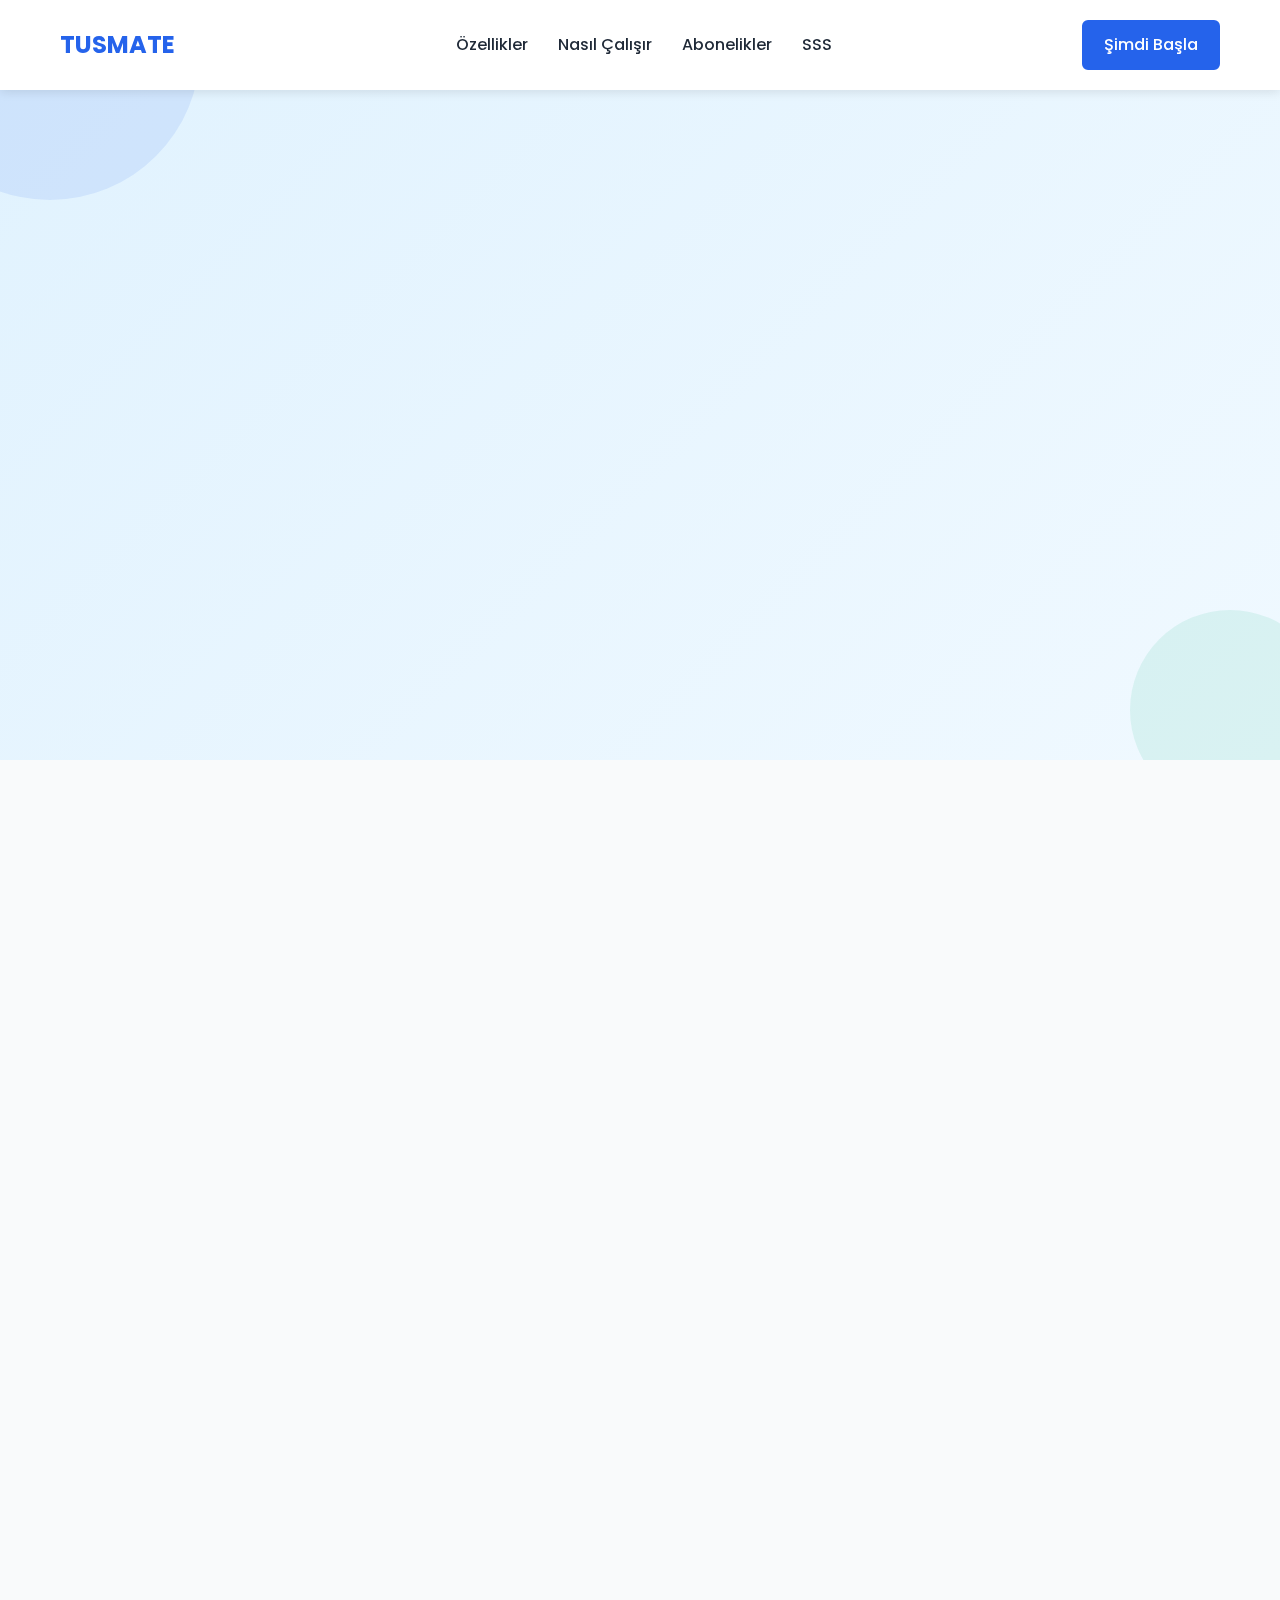
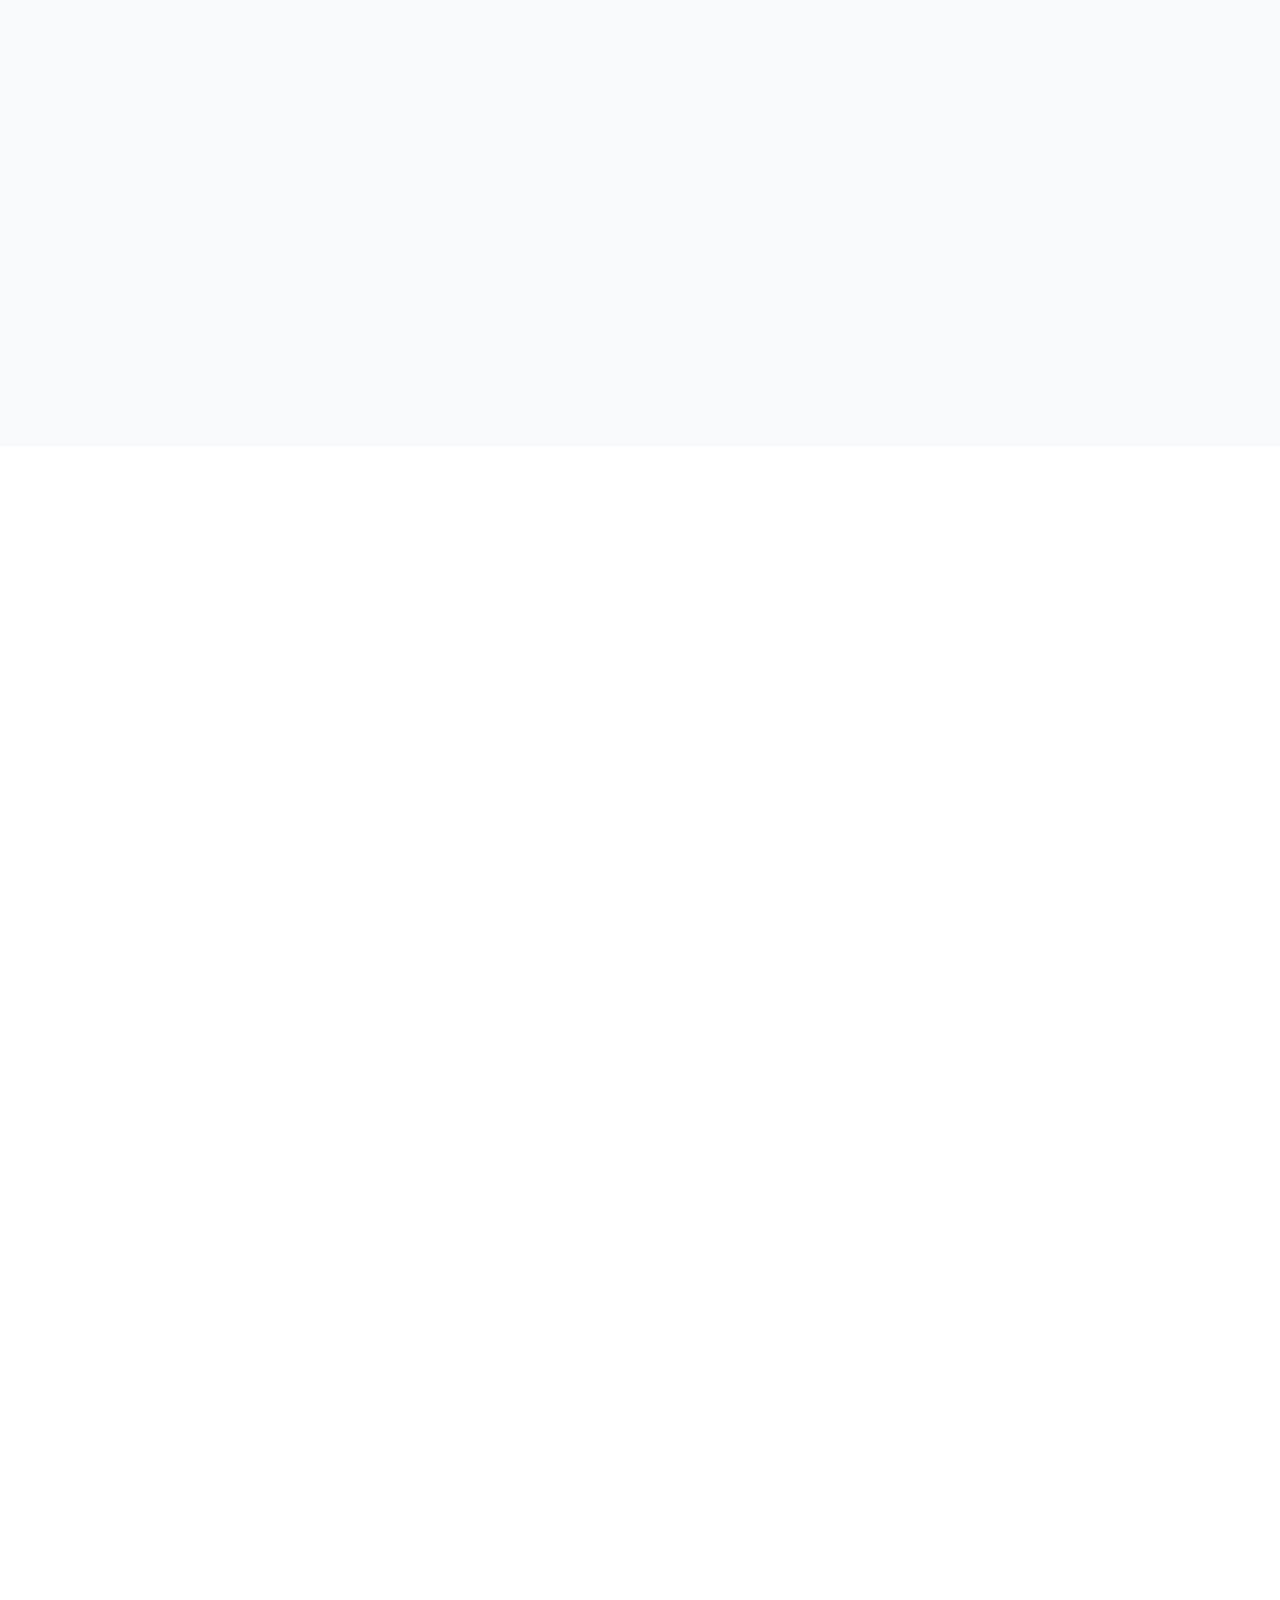
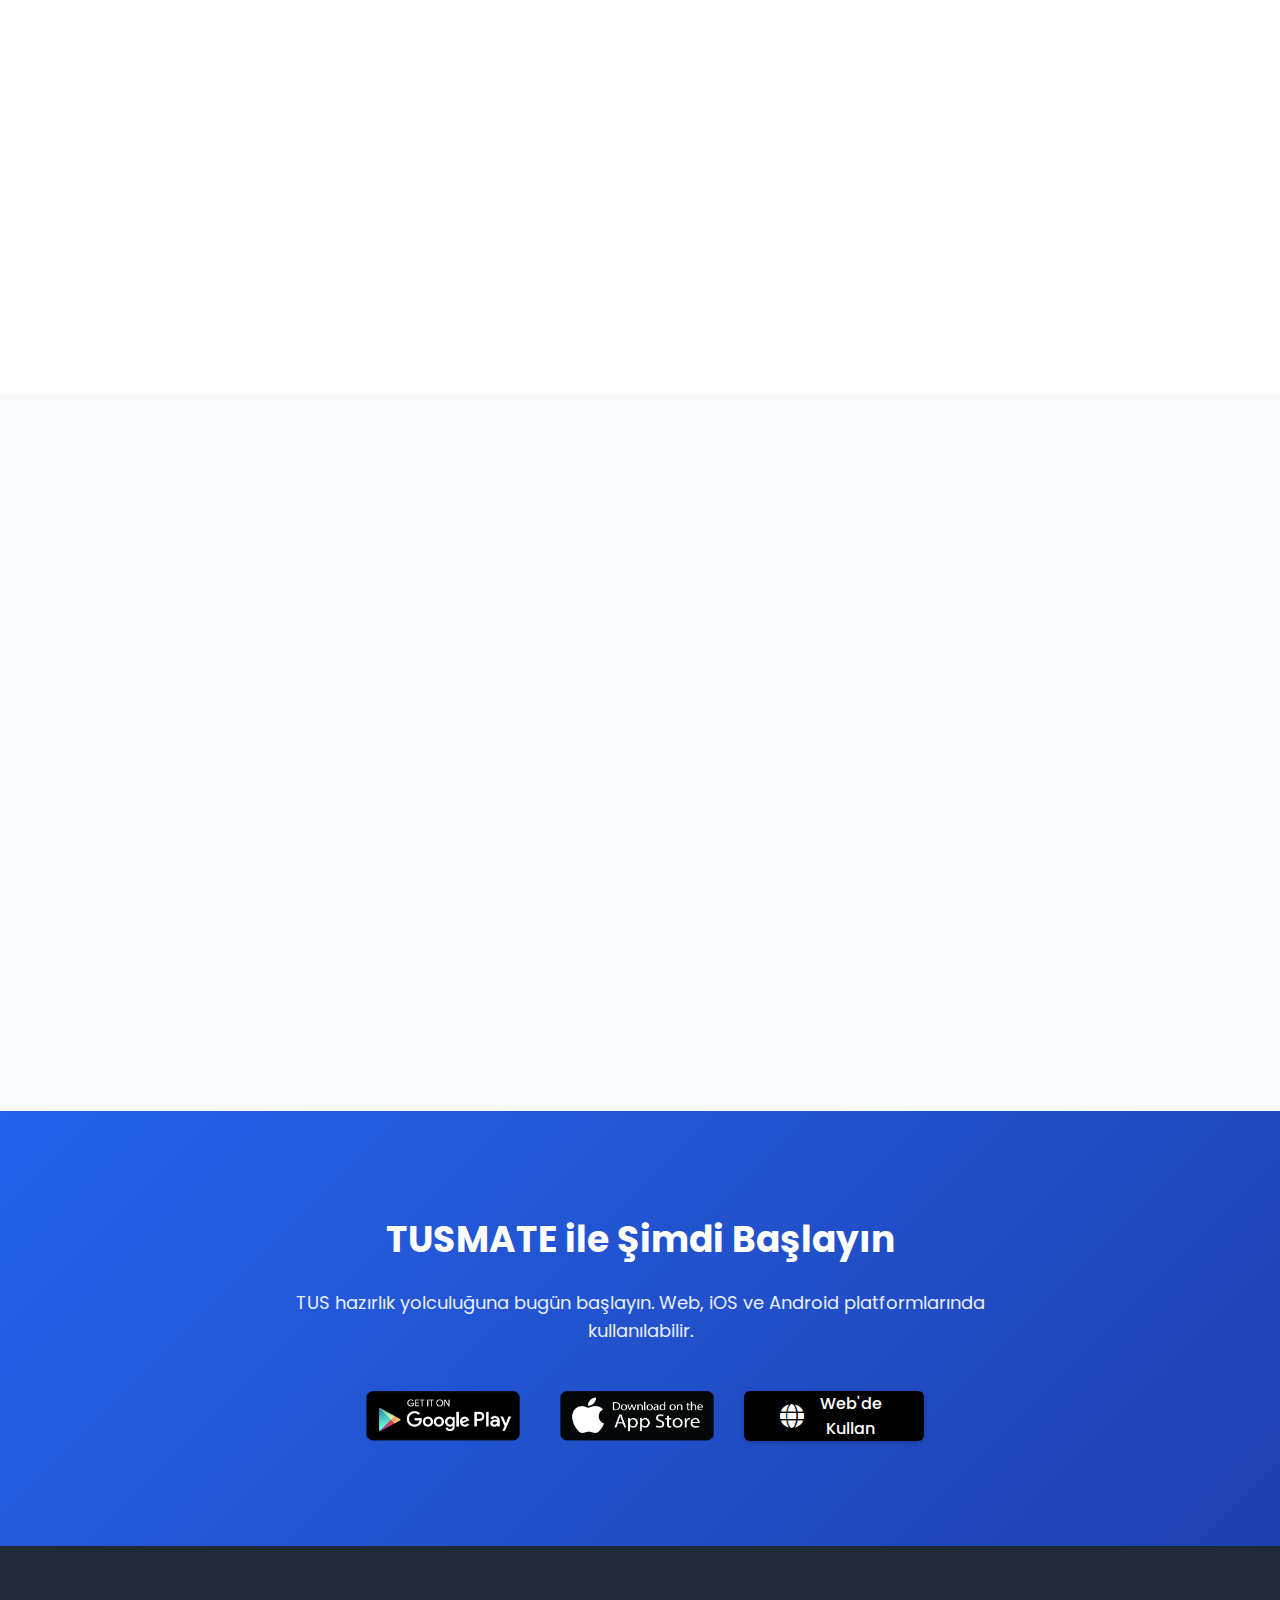
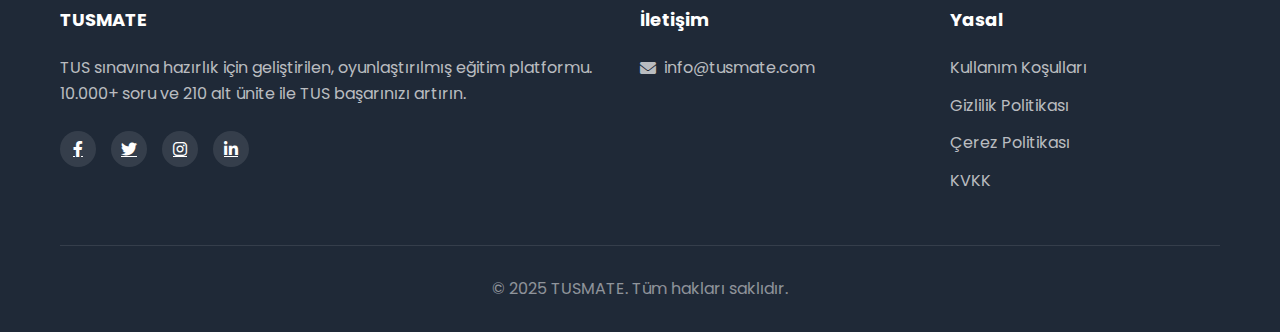
==== commit a086c13b: "improving transition animations" ====
--- a/index.html
+++ b/index.html
@@ -756,20 +756,20 @@
             }
         }
         
-        /* Animations */
+        /* Animations - İyileştirilmiş Versiyon */
         @keyframes fadeIn {
-            from { opacity: 0; transform: translateY(30px); }
-            to { opacity: 1; transform: translateY(0); }
+            from { opacity: 0; transform: translateY(20px); will-change: transform, opacity; }
+            to { opacity: 1; transform: translateY(0); will-change: transform, opacity; }
         }
         
         @keyframes slideInLeft {
-            from { opacity: 0; transform: translateX(-50px); }
-            to { opacity: 1; transform: translateX(0); }
+            from { opacity: 0; transform: translateX(-30px); will-change: transform, opacity; }
+            to { opacity: 1; transform: translateX(0); will-change: transform, opacity; }
         }
         
         @keyframes slideInRight {
-            from { opacity: 0; transform: translateX(50px); }
-            to { opacity: 1; transform: translateX(0); }
+            from { opacity: 0; transform: translateX(30px); will-change: transform, opacity; }
+            to { opacity: 1; transform: translateX(0); will-change: transform, opacity; }
         }
         
         @keyframes pulse {
@@ -778,33 +778,71 @@
             100% { transform: scale(1); }
         }
         
+        @keyframes fadeUp {
+            from { opacity: 0; transform: translateY(30px); will-change: transform, opacity; }
+            to { opacity: 1; transform: translateY(0); will-change: transform, opacity; }
+        }
+        
+        @keyframes fadeScale {
+            from { opacity: 0; transform: scale(0.9); will-change: transform, opacity; }
+            to { opacity: 1; transform: scale(1); will-change: transform, opacity; }
+        }
+        
         .fade-in {
             opacity: 0;
+            backface-visibility: hidden;
         }
         
         .slide-left {
             opacity: 0;
+            backface-visibility: hidden;
         }
         
         .slide-right {
             opacity: 0;
+            backface-visibility: hidden;
+        }
+        
+        .fade-up {
+            opacity: 0;
+            backface-visibility: hidden;
+        }
+        
+        .fade-scale {
+            opacity: 0;
+            backface-visibility: hidden;
         }
         
         .fade-in-active {
-            animation: fadeIn 0.8s ease-out forwards;
+            animation: fadeIn 0.7s cubic-bezier(0.215, 0.61, 0.355, 1) forwards;
         }
         
         .slide-left-active {
-            animation: slideInLeft 0.8s ease-out forwards;
+            animation: slideInLeft 0.7s cubic-bezier(0.215, 0.61, 0.355, 1) forwards;
         }
         
         .slide-right-active {
-            animation: slideInRight 0.8s ease-out forwards;
+            animation: slideInRight 0.7s cubic-bezier(0.215, 0.61, 0.355, 1) forwards;
+        }
+        
+        .fade-up-active {
+            animation: fadeUp 0.7s cubic-bezier(0.215, 0.61, 0.355, 1) forwards;
+        }
+        
+        .fade-scale-active {
+            animation: fadeScale 0.6s cubic-bezier(0.215, 0.61, 0.355, 1) forwards;
         }
         
         .pulse {
-            animation: pulse 2s infinite;
-        }
+            animation: pulse 2s cubic-bezier(0.455, 0.03, 0.515, 0.955) infinite;
+        }
+
+        /* Animasyonlar için stagger delay sınıfları */
+        .delay-100 { animation-delay: 100ms; }
+        .delay-200 { animation-delay: 200ms; }
+        .delay-300 { animation-delay: 300ms; }
+        .delay-400 { animation-delay: 400ms; }
+        .delay-500 { animation-delay: 500ms; }
         
         /* Responsive */
         @media (max-width: 768px) {
@@ -877,6 +915,111 @@
                 margin-bottom: 40px;
             }
         }
+
+        /* Sayfa yükleme ekranı ve gelişmiş animasyonlar */
+        .page-loader {
+            position: fixed;
+            top: 0;
+            left: 0;
+            width: 100%;
+            height: 100%;
+            background-color: white;
+            display: flex;
+            justify-content: center;
+            align-items: center;
+            flex-direction: column;
+            z-index: 10000;
+            transition: opacity 0.6s ease-out, visibility 0.6s ease-out;
+        }
+        
+        .page-loader.fade-out {
+            opacity: 0;
+            visibility: hidden;
+        }
+        
+        .loader-logo {
+            width: 120px;
+            height: 120px;
+            margin-bottom: 20px;
+            animation: pulse 2s infinite;
+        }
+        
+        .loader-progress {
+            width: 200px;
+            height: 4px;
+            background-color: #e5e7eb;
+            border-radius: 4px;
+            overflow: hidden;
+            position: relative;
+        }
+        
+        .loader-progress-bar {
+            position: absolute;
+            top: 0;
+            left: 0;
+            height: 100%;
+            width: 0;
+            background-color: var(--primary);
+            transition: width 0.3s ease-out;
+        }
+        
+        .loader-text {
+            margin-top: 15px;
+            font-size: 14px;
+            color: var(--gray);
+        }
+        
+        /* Gelişmiş Animasyon Tanımlamaları */
+        @keyframes fadeIn {
+            from { opacity: 0; transform: translateY(20px); will-change: transform, opacity; }
+            to { opacity: 1; transform: translateY(0); will-change: transform, opacity; }
+        }
+        
+        @keyframes slideInLeft {
+            from { opacity: 0; transform: translateX(-30px); will-change: transform, opacity; }
+            to { opacity: 1; transform: translateX(0); will-change: transform, opacity; }
+        }
+        
+        @keyframes slideInRight {
+            from { opacity: 0; transform: translateX(30px); will-change: transform, opacity; }
+            to { opacity: 1; transform: translateX(0); will-change: transform, opacity; }
+        }
+        
+        /* Daha görünür animasyon sürelerini iyileştirilmiş easing ile belirt */
+        .fade-in-active {
+            animation: fadeIn 1s cubic-bezier(0.39, 0.575, 0.565, 1) forwards;
+        }
+        
+        .slide-left-active {
+            animation: slideInLeft 1s cubic-bezier(0.39, 0.575, 0.565, 1) forwards;
+        }
+        
+        .slide-right-active {
+            animation: slideInRight 1s cubic-bezier(0.39, 0.575, 0.565, 1) forwards;
+        }
+        
+        .fade-up-active {
+            animation: fadeUp 1s cubic-bezier(0.39, 0.575, 0.565, 1) forwards;
+        }
+        
+        .fade-scale-active {
+            animation: fadeScale 0.9s cubic-bezier(0.39, 0.575, 0.565, 1) forwards;
+        }
+
+        /* Geliştirilmiş stagger gecikmeler için sınıflar */
+        .delay-100 { animation-delay: 100ms !important; }
+        .delay-200 { animation-delay: 200ms !important; }
+        .delay-300 { animation-delay: 300ms !important; }
+        .delay-400 { animation-delay: 400ms !important; }
+        .delay-500 { animation-delay: 500ms !important; }
+        .delay-600 { animation-delay: 600ms !important; }
+        .delay-700 { animation-delay: 700ms !important; }
+        .delay-800 { animation-delay: 800ms !important; }
+        .delay-900 { animation-delay: 900ms !important; }
+        .delay-1000 { animation-delay: 1000ms !important; }
+        .delay-1200 { animation-delay: 1200ms !important; }
+        .delay-1500 { animation-delay: 1500ms !important; }
+        .delay-2000 { animation-delay: 2000ms !important; }
     </style>
 </head>
 <body>
@@ -1327,50 +1470,372 @@
         ]
     }
     </script>
+    
+    <script>
+        document.addEventListener('DOMContentLoaded', function() {
+            // Sayfa yükleme animasyonunu yönet
+            const pageLoader = document.querySelector('.page-loader');
+            const progressBar = document.querySelector('.loader-progress-bar');
+            const loaderText = document.querySelector('.loader-text');
+            
+            // Simüle edilmiş sayfa yükleme ilerlemesi
+            let progress = 0;
+            const interval = setInterval(() => {
+                progress += Math.random() * 15;
+                if (progress > 100) progress = 100;
+                
+                progressBar.style.width = `${progress}%`;
+                
+                if (progress === 100) {
+                    clearInterval(interval);
+                    loaderText.textContent = "TUSMATE Hazır!";
+                    
+                    // Sayfa yükleme animasyonunu kaldır ve içerik animasyonlarını başlat
+                    setTimeout(() => {
+                        pageLoader.classList.add('fade-out');
+                        setTimeout(() => {
+                            // Sayfa yükleme ekranını tamamen kaldır ve içerik animasyonlarını başlat
+                            initAnimations();
+                        }, 600);
+                    }, 500);
+                }
+            }, 200);
+
+            function initAnimations() {
+                // İçerik animasyonlarını daha kontrollü ve gecikme ile başlat
+                
+                // Animasyon özelliklerini önbelleğe al
+                const animationOptions = {
+                    threshold: 0.2,
+                    rootMargin: '-20px 0px',
+                    triggerOnce: false
+                };
+                
+                // Hero section'daki elemanlara daha uzun gecikmeler ekle
+                const heroElements = [
+                    document.querySelector('.hero-mascot'),
+                    document.querySelector('.hero-content h1'),
+                    document.querySelector('.hero-content p'),
+                    document.querySelector('.hero-buttons')
+                ];
+
+                // Hero elementlerini kademeli olarak canlandır
+                heroElements.forEach((el, index) => {
+                    if (el) {
+                        setTimeout(() => {
+                            const animationType = 
+                                el.classList.contains('slide-left') ? 'slide-left-active' :
+                                el.classList.contains('slide-right') ? 'slide-right-active' :
+                                el.classList.contains('fade-up') ? 'fade-up-active' :
+                                el.classList.contains('fade-scale') ? 'fade-scale-active' : 
+                                'fade-in-active';
+                            
+                            el.classList.add(animationType);
+                        }, 400 + (index * 300)); // Daha uzun gecikmelerle kademeli animasyon
+                    }
+                });
+
+                // Feature kartlarını grupla ve geciktirmeli olarak göster
+                const featureCards = document.querySelectorAll('.feature-card');
+                featureCards.forEach((card, i) => {
+                    card.classList.add('fade-scale');
+                    setTimeout(() => {
+                        card.classList.add('fade-scale-active');
+                    }, 800 + (i * 150));
+                });
+                
+                // Adımları geciktirerek göster
+                const steps = document.querySelectorAll('.step');
+                steps.forEach((step, i) => {
+                    step.classList.add('fade-up');
+                    setTimeout(() => {
+                        step.classList.add('fade-up-active');
+                    }, 1200 + (i * 300));
+                });
+                
+                // Fiyatlandırma kartlarını geciktirerek göster
+                const pricingCards = document.querySelectorAll('.pricing-card');
+                pricingCards.forEach((card, i) => {
+                    card.classList.add('fade-scale');
+                    setTimeout(() => {
+                        card.classList.add('fade-scale-active');
+                    }, 1000 + (i * 300)); 
+                });
+                
+                // FAQ ve akordeon animasyonlarını daha sonra başlat
+                const accordions = document.querySelectorAll('.accordion');
+                accordions.forEach((accordion, i) => {
+                    accordion.classList.add('fade-in');
+                    setTimeout(() => {
+                        accordion.classList.add('fade-in-active');
+                    }, 1200 + (i * 200));
+                });
+                
+                // Görünüm alanına girdikçe elemanlara animasyon ekleyen gelişmiş intersection observer
+                const animatedSections = document.querySelectorAll('.section-title');
+                
+                const sectionObserver = new IntersectionObserver((entries) => {
+                    entries.forEach(entry => {
+                        if (entry.isIntersecting) {
+                            const section = entry.target.closest('section');
+                            if (section) {
+                                const sectionTitle = section.querySelector('.section-title');
+                                
+                                // Başlık animasyonu
+                                if (sectionTitle && !sectionTitle.classList.contains('animated')) {
+                                    sectionTitle.classList.add('fade-up-active', 'animated');
+                                    
+                                    // Seksiyon türüne göre içerik animasyonları
+                                    if (section.classList.contains('features')) {
+                                        animateFeatures(section);
+                                    } else if (section.classList.contains('how-it-works')) {
+                                        animateSteps(section);
+                                    } else if (section.classList.contains('pricing')) {
+                                        animatePricing(section);
+                                    } else if (section.classList.contains('faq')) {
+                                        animateFAQ(section);
+                                    }
+                                }
+                            }
+                            sectionObserver.unobserve(entry.target);
+                        }
+                    });
+                }, {
+                    threshold: 0.2,
+                    rootMargin: '-50px 0px'
+                });
+                
+                animatedSections.forEach(section => {
+                    sectionObserver.observe(section);
+                    section.classList.add('fade-up');
+                });
+                
+                // Seksiyon türüne göre animasyon fonksiyonları
+                function animateFeatures(section) {
+                    const featureCards = section.querySelectorAll('.feature-card');
+                    featureCards.forEach((card, i) => {
+                        setTimeout(() => {
+                            card.classList.add('fade-scale-active');
+                        }, 200 + (i * 150));
+                    });
+                }
+                
+                function animateSteps(section) {
+                    const steps = section.querySelectorAll('.step');
+                    steps.forEach((step, i) => {
+                        setTimeout(() => {
+                            step.classList.add('fade-up-active');
+                        }, 200 + (i * 300));
+                    });
+                }
+                
+                function animatePricing(section) {
+                    const cards = section.querySelectorAll('.pricing-card');
+                    cards.forEach((card, i) => {
+                        setTimeout(() => {
+                            card.classList.add('fade-scale-active');
+                        }, 200 + (i * 200));
+                    });
+                }
+                
+                function animateFAQ(section) {
+                    const accordions = section.querySelectorAll('.accordion');
+                    accordions.forEach((accordion, i) => {
+                        setTimeout(() => {
+                            accordion.classList.add('fade-in-active');
+                        }, 200 + (i * 150));
+                    });
+                }
+
+                // Hamburger menü
+                const hamburger = document.querySelector('.hamburger');
+                const navLinks = document.querySelector('.nav-links');
+                
+                hamburger.addEventListener('click', () => {
+                    hamburger.classList.toggle('active');
+                    navLinks.classList.toggle('active');
+                });
+                
+                // Menu linke tıklandığında menüyü kapat
+                document.querySelectorAll('.nav-links a').forEach(link => {
+                    link.addEventListener('click', () => {
+                        hamburger.classList.remove('active');
+                        navLinks.classList.remove('active');
+                    });
+                });
+                
+                // Geliştrilmiş sticky header
+                const header = document.querySelector('header');
+                let lastScrollPosition = 0;
+                
+                window.addEventListener('scroll', () => {
+                    const currentScrollPosition = window.scrollY;
+                    
+                    if (currentScrollPosition > 100) {
+                        if (!header.classList.contains('sticky')) {
+                            requestAnimationFrame(() => {
+                                header.classList.add('sticky');
+                            });
+                        }
+                    } else if (header.classList.contains('sticky')) {
+                        requestAnimationFrame(() => {
+                            header.classList.remove('sticky');
+                        });
+                    }
+                    
+                    lastScrollPosition = currentScrollPosition;
+                }, { passive: true });
+                
+                // Geliştirilmiş smooth scrolling
+                document.querySelectorAll('a[href^="#"]').forEach(anchor => {
+                    anchor.addEventListener('click', function (e) {
+                        e.preventDefault();
+                        
+                        const targetId = this.getAttribute('href');
+                        if (targetId === '#') return;
+                        
+                        const targetElement = document.querySelector(targetId);
+                        if (targetElement) {
+                            // Scroll pozisyonunu hesapla
+                            const headerHeight = header.offsetHeight;
+                            const targetPosition = targetElement.getBoundingClientRect().top + window.pageYOffset - headerHeight - 10;
+                            
+                            window.scrollTo({
+                                top: targetPosition,
+                                behavior: 'smooth'
+                            });
+                        }
+                    });
+                });
+                
+                // Geliştirilmiş FAQ accordion animasyonu
+                const allAccordions = document.querySelectorAll('.accordion');
+                
+                allAccordions.forEach(accordion => {
+                    const header = accordion.querySelector('.accordion-header');
+                    const content = accordion.querySelector('.accordion-content');
+                    
+                    header.addEventListener('click', () => {
+                        const wasActive = accordion.classList.contains('active');
+                        
+                        requestAnimationFrame(() => {
+                            accordion.classList.toggle('active');
+                            
+                            if (!wasActive) {
+                                const height = content.scrollHeight;
+                                content.style.maxHeight = `${height}px`;
+                            } else {
+                                content.style.maxHeight = '0px';
+                            }
+                        });
+                    });
+                });
+            }
+        });
+    </script>
 
     <script>
         document.addEventListener('DOMContentLoaded', function() {
-            // Enhanced animations on scroll - animate elements every time they enter viewport
-            const animateElements = document.querySelectorAll('.feature-card, .pricing-card, .step, .hero-content h1, .hero-content p, .hero-buttons, .hero-mascot, .section-title, .accordion');
-            
+            // Animasyon options
+            const animationOptions = {
+                threshold: 0.2,  // Element %20 görünür olduğunda tetikle
+                rootMargin: '-10px 0px',
+                triggerOnce: true  // Elementleri bir kere tetikle
+            };
+            
+            // Animasyon için elementleri grupla
+            const heroMascot = document.querySelector('.hero-mascot');
+            const heroTitle = document.querySelector('.hero-content h1');
+            const heroDesc = document.querySelector('.hero-content p');
+            const heroButtons = document.querySelector('.hero-buttons');
+            
+            // Hero elementlerini animasyonlu hale getir - sayfa yüklendiğinde
+            setTimeout(() => {
+                if (heroMascot) heroMascot.classList.add('fade-in-active');
+                if (heroTitle) heroTitle.classList.add('slide-left-active');
+                if (heroDesc) heroDesc.classList.add('slide-right-active');
+                if (heroButtons) {
+                    heroButtons.classList.add('fade-in-active');
+                    heroButtons.style.animationDelay = '300ms';
+                }
+            }, 100);
+            
+            // Özellik kartlarına gecikme ekle
+            const featureCards = document.querySelectorAll('.feature-card');
+            featureCards.forEach((card, i) => {
+                card.classList.add('fade-scale');
+                // İlk satır için farklı bir gecikme, sonraki satırlar için başka bir gecikme
+                const row = Math.floor(i / 3);
+                const col = i % 3;
+                const delay = (row * 100) + (col * 150);
+                card.style.animationDelay = `${delay}ms`;
+            });
+            
+            // Adımlara gecikme ekle
+            const steps = document.querySelectorAll('.step');
+            steps.forEach((step, i) => {
+                step.classList.add('fade-up');
+                step.style.animationDelay = `${i * 150}ms`;
+            });
+            
+            // Fiyatlandırma kartlarına gecikme ekle
+            const pricingCards = document.querySelectorAll('.pricing-card');
+            pricingCards.forEach((card, i) => {
+                card.classList.add('fade-scale');
+                card.style.animationDelay = `${i * 150}ms`;
+            });
+            
+            // FAQ'lara gecikme ekle
+            const accordions = document.querySelectorAll('.accordion');
+            accordions.forEach((accordion, i) => {
+                accordion.classList.add('fade-in');
+                accordion.style.animationDelay = `${i * 100}ms`;
+            });
+
+            // Section başlıklarına animasyon ekle
+            const sectionTitles = document.querySelectorAll('.section-title');
+            sectionTitles.forEach(title => {
+                title.classList.add('fade-up');
+            });
+            
+            // Geliştirilmiş Intersection Observer: Daha yumuşak animasyonlar
             const observer = new IntersectionObserver((entries) => {
                 entries.forEach(entry => {
-                    // When element enters viewport
-                    if (entry.isIntersecting) {
-                        // Get any animation classes the element might have
-                        const hasSlideLeft = entry.target.classList.contains('slide-left');
-                        const hasSlideRight = entry.target.classList.contains('slide-right');
-                        const hasPulse = entry.target.classList.contains('pulse');
-                        
-                        // Remove animation classes first (to reset)
-                        entry.target.classList.remove('fade-in-active', 'slide-left-active', 'slide-right-active');
-                        
-                        // Force a reflow to ensure the removal takes effect before adding
-                        void entry.target.offsetWidth;
-                        
-                        // Apply appropriate animation class
-                        if (hasSlideLeft) {
-                            entry.target.classList.add('slide-left-active');
-                        } else if (hasSlideRight) {
-                            entry.target.classList.add('slide-right-active');
-                        } else if (!hasPulse) { // Don't add fade-in to pulse elements
-                            entry.target.classList.add('fade-in-active');
-                        }
-                    } else {
-                        // When element exits viewport, remove active animation classes
-                        entry.target.classList.remove('fade-in-active', 'slide-left-active', 'slide-right-active');
+                    if (!entry.isIntersecting) return;
+                    
+                    // Element görünür hale geldiğinde
+                    const element = entry.target;
+                    
+                    // Animasyon tipini belirle
+                    const animationType = 
+                        element.classList.contains('slide-left') ? 'slide-left-active' :
+                        element.classList.contains('slide-right') ? 'slide-right-active' :
+                        element.classList.contains('fade-up') ? 'fade-up-active' :
+                        element.classList.contains('fade-scale') ? 'fade-scale-active' : 
+                        'fade-in-active';
+                    
+                    // Animasyonu doğal ve pürüzsüz bir şekilde uygula
+                    requestAnimationFrame(() => {
+                        element.classList.add(animationType);
+                    });
+                    
+                    // Element bir kez animasyon aldıysa gözlemlemeyi durdur
+                    if (animationOptions.triggerOnce) {
+                        observer.unobserve(element);
                     }
                 });
-            }, {
-                threshold: 0.1,
-                rootMargin: '-50px'
+            }, animationOptions);
+            
+            // Tüm animasyonlu elementleri gözlemle
+            const animatedElements = document.querySelectorAll(
+                '.fade-in, .slide-left, .slide-right, .fade-up, .fade-scale, .feature-card, .step, .pricing-card, .accordion, .section-title'
+            );
+            
+            animatedElements.forEach(element => {
+                observer.observe(element);
             });
             
-            animateElements.forEach(el => {
-                observer.observe(el);
-            });
-            
-            // Hamburger menu
+            // Hamburger menü
             const hamburger = document.querySelector('.hamburger');
             const navLinks = document.querySelector('.nav-links');
             
@@ -1379,7 +1844,7 @@
                 navLinks.classList.toggle('active');
             });
             
-            // Close menu when clicking a nav link
+            // Menu linke tıklandığında menüyü kapat
             document.querySelectorAll('.nav-links a').forEach(link => {
                 link.addEventListener('click', () => {
                     hamburger.classList.remove('active');
@@ -1387,17 +1852,32 @@
                 });
             });
             
-            // Sticky header
+            // Geliştrilmiş sticky header
             const header = document.querySelector('header');
+            let lastScrollTop = 0;
+            
             window.addEventListener('scroll', () => {
-                if (window.scrollY > 100) {
-                    header.classList.add('sticky');
+                const scrollTop = window.scrollY;
+                
+                // Yumuşak header animasyonu
+                if (scrollTop > 100) {
+                    if (!header.classList.contains('sticky')) {
+                        requestAnimationFrame(() => {
+                            header.classList.add('sticky');
+                        });
+                    }
                 } else {
-                    header.classList.remove('sticky');
+                    if (header.classList.contains('sticky')) {
+                        requestAnimationFrame(() => {
+                            header.classList.remove('sticky');
+                        });
+                    }
                 }
-            });
-            
-            // Smooth scrolling
+                
+                lastScrollTop = scrollTop;
+            }, { passive: true }); // Performans için passive scroll
+            
+            // Yumuşak sayfa içi kaydırma
             document.querySelectorAll('a[href^="#"]').forEach(anchor => {
                 anchor.addEventListener('click', function (e) {
                     e.preventDefault();
@@ -1407,21 +1887,48 @@
                     
                     const targetElement = document.querySelector(targetId);
                     if (targetElement) {
+                        // Scroll pozisyonunu hesapla
+                        const headerHeight = header.offsetHeight;
+                        const targetPosition = targetElement.getBoundingClientRect().top + window.pageYOffset - headerHeight - 10;
+                        
+                        // Daha yumuşak scroll animasyonu
                         window.scrollTo({
-                            top: targetElement.offsetTop - 80,
+                            top: targetPosition,
                             behavior: 'smooth'
                         });
                     }
                 });
             });
             
-            // FAQ accordions
-            const accordions = document.querySelectorAll('.accordion');
-            
+            // Gelişmiş FAQ akordeon animasyonu
             accordions.forEach(accordion => {
                 const header = accordion.querySelector('.accordion-header');
+                const content = accordion.querySelector('.accordion-content');
+                
                 header.addEventListener('click', () => {
-                    accordion.classList.toggle('active');
+                    const wasActive = accordion.classList.contains('active');
+                    
+                    // Diğer tüm akordeonları kapat (opsiyonel)
+                    // accordions.forEach(acc => {
+                    //     if (acc !== accordion && acc.classList.contains('active')) {
+                    //         acc.classList.remove('active');
+                    //         acc.querySelector('.accordion-content').style.maxHeight = '0px';
+                    //     }
+                    // });
+                    
+                    // Animasyonu daha yumuşak yap
+                    requestAnimationFrame(() => {
+                        accordion.classList.toggle('active');
+                        
+                        if (!wasActive) {
+                            // Akordeonu açma - yükseklik hesaplama
+                            const height = content.scrollHeight;
+                            content.style.maxHeight = `${height}px`;
+                        } else {
+                            // Akordeonu kapatma
+                            content.style.maxHeight = '0px';
+                        }
+                    });
                 });
             });
         });
